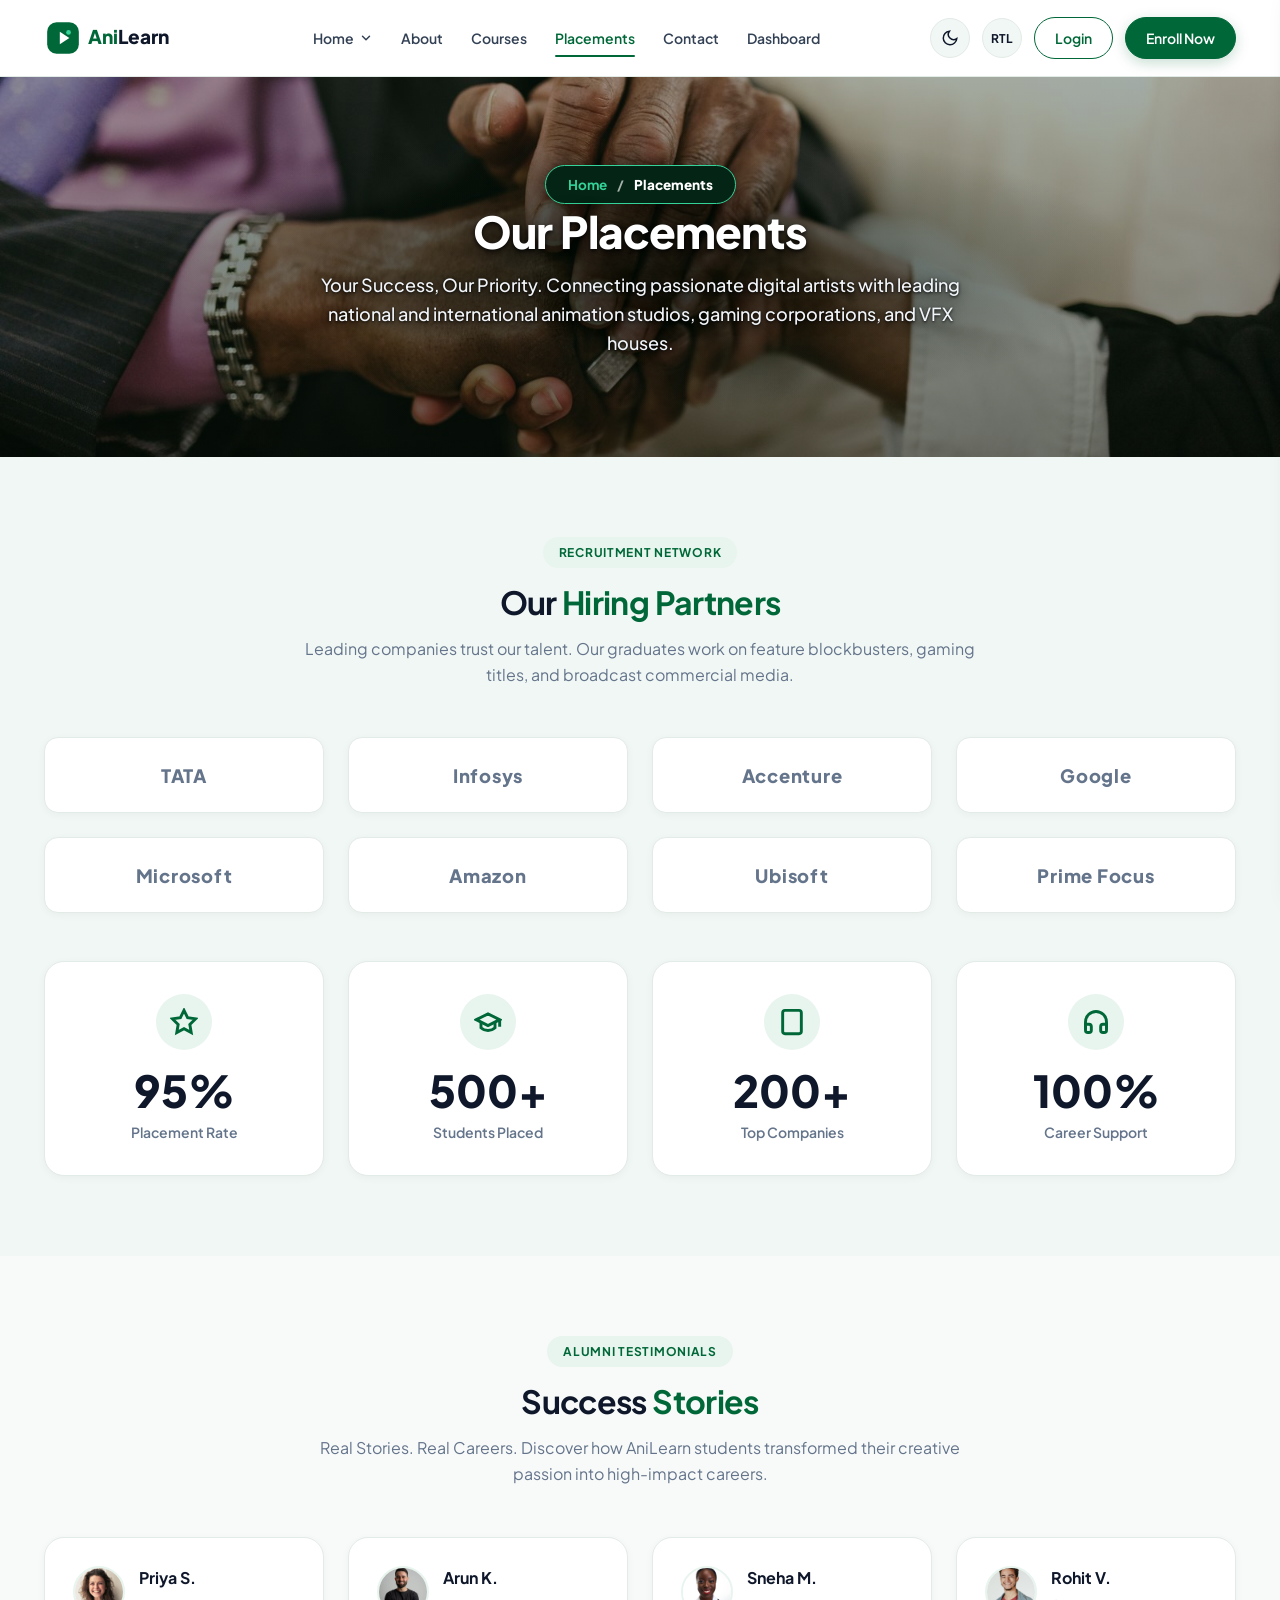
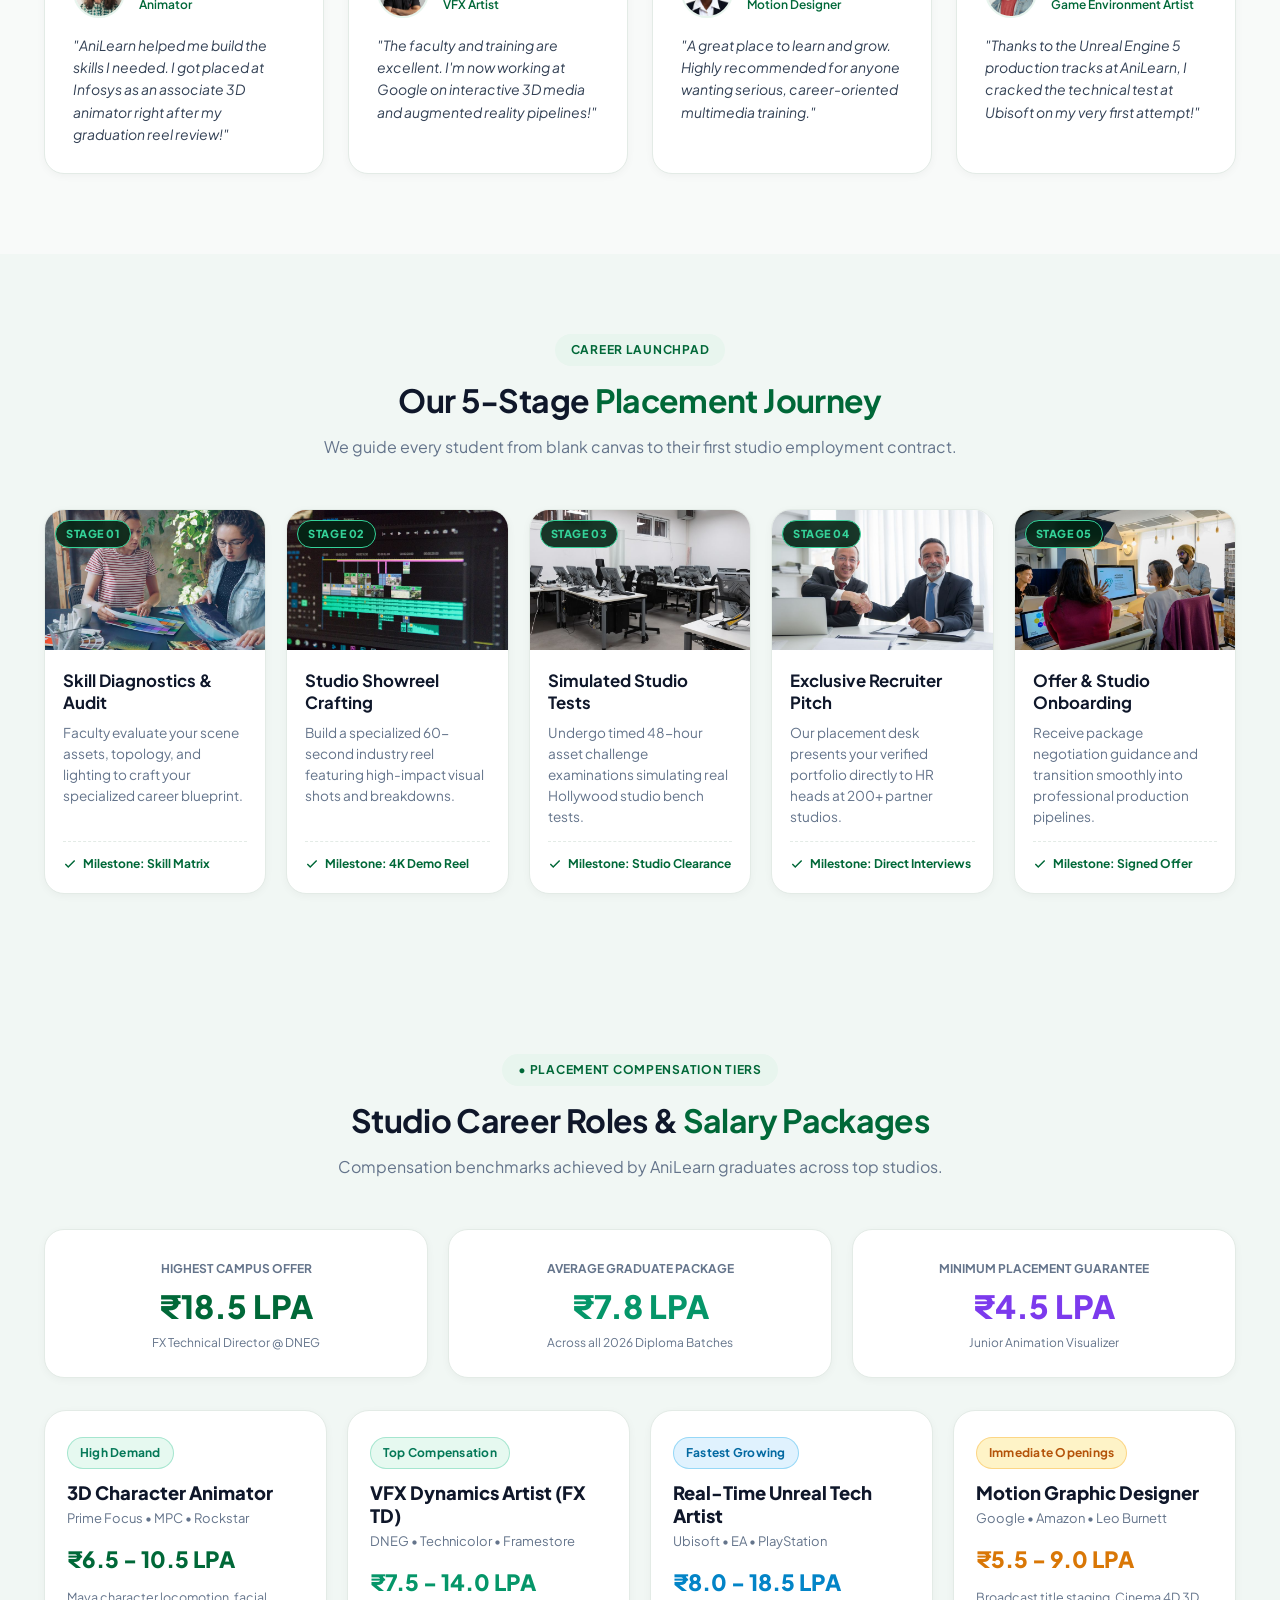
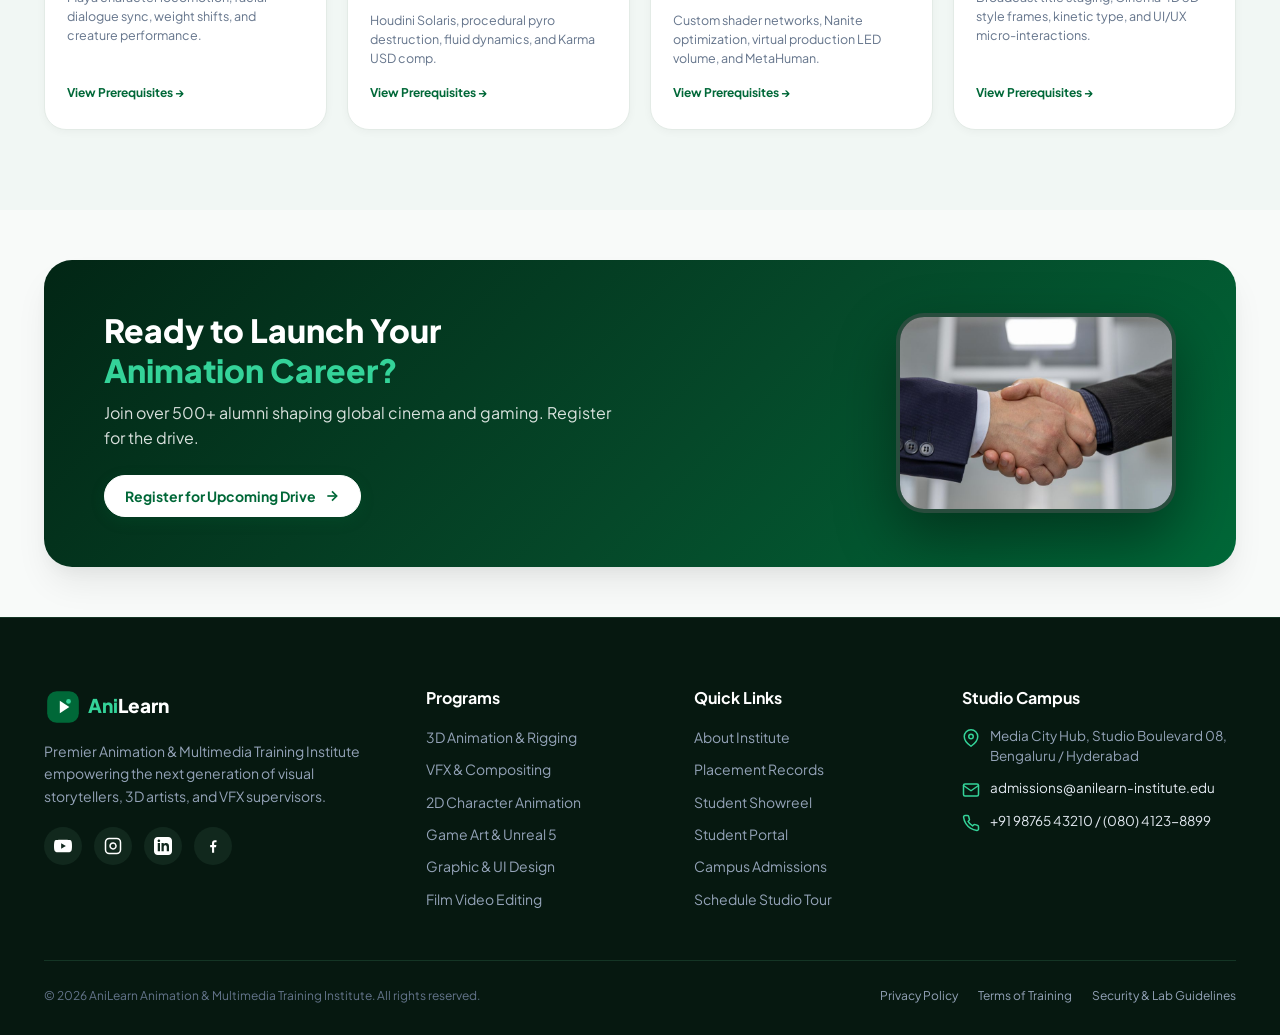
==== placements.html @ 41a436e0 "first commit" ====
<!DOCTYPE html>
<html lang="en" data-theme="light" dir="ltr">
<head>
  <meta charset="UTF-8">
  <meta name="viewport" content="width=device-width, initial-scale=1.0">
  <meta name="description" content="AniLearn Placements - Over 95% placement record with 500+ students placed across 200+ top companies including Google, Microsoft, Infosys, and TATA.">
  <title>Our Placements | AniLearn Animation &amp; Multimedia Training Institute</title>
  <link rel="icon" type="image/svg+xml" href="data:image/svg+xml,%3Csvg xmlns=%27http://www.w3.org/2000/svg%27 viewBox=%270 0 48 48%27%3E%3Crect width=%2748%27 height=%2748%27 rx=%2714%27 fill=%27%23006838%27/%3E%3Cpath d=%27M18 14L33 24L18 34V14Z%27 fill=%27%23fff%27/%3E%3Ccircle cx=%2733%27 cy=%2715%27 r=%274%27 fill=%27%2334D399%27/%3E%3C/svg%3E">

  
  <!-- Google Fonts: Plus Jakarta Sans -->
  <link rel="preconnect" href="https://fonts.googleapis.com">
  <link rel="preconnect" href="https://fonts.gstatic.com" crossorigin>
  <link href="https://fonts.googleapis.com/css2?family=Plus+Jakarta+Sans:ital,wght@0,300;0,400;0,500;0,600;0,700;0,800;1,400;1,600&display=swap" rel="stylesheet">
  
  <!-- Stylesheets -->
  <link rel="stylesheet" href="assets/css/style.css">
  <link rel="stylesheet" href="assets/css/responsive.css">
</head>
<body>

  <!-- Shared Desktop & Mobile Navigation Header -->
  <header class="navbar-wrapper">
    <div class="container">
      <nav class="navbar" aria-label="Main Navigation">
        <!-- Brand Logo -->
        <a href="index.html" class="navbar-brand" aria-label="AniLearn Home">
          <svg viewBox="0 0 200 48" fill="none" xmlns="http://www.w3.org/2000/svg">
            <g transform="translate(4, 4)">
              <rect width="40" height="40" rx="12" fill="#006838"/>
              <path d="M16 12L28 20L16 28V12Z" fill="#FFFFFF"/>
              <circle cx="27" cy="13" r="3" fill="#34D399"/>
            </g>
            <text x="56" y="32" font-family="'Plus Jakarta Sans', sans-serif" font-size="24" font-weight="800">
              <tspan fill="#006838">Ani</tspan><tspan fill="currentColor">Learn</tspan>
            </text>
          </svg>
        </a>

        <!-- Desktop Navigation Links (Strict Order) -->
        <ul class="nav-links">
          <!-- 1. Home with Dropdown -->
          <li class="nav-item dropdown">
            <a href="index.html" class="nav-link dropdown-toggle" aria-haspopup="true" aria-expanded="false">
              Home
              <svg width="14" height="14" viewBox="0 0 24 24" fill="none" stroke="currentColor" stroke-width="2.5" stroke-linecap="round" stroke-linejoin="round" class="arrow-icon"><polyline points="6 9 12 15 18 9"></polyline></svg>
            </a>
            <div class="dropdown-menu">
              <a href="index.html" class="dropdown-item">
                <span>Home 1 (Creative Showcase)</span>
                <span class="dropdown-badge">Live</span>
              </a>
              <a href="home-2.html" class="dropdown-item">
                <span>Home 2 (Studio Immersion)</span>
                <span class="dropdown-badge">New</span>
              </a>
            </div>
          </li>
          <!-- 2. About (Immediately after Home) -->
          <li class="nav-item">
            <a href="about.html" class="nav-link">About</a>
          </li>
          <!-- 3. Courses -->
          <li class="nav-item">
            <a href="courses.html" class="nav-link">Courses</a>
          </li>
          <!-- 4. Placements (Active) -->
          <li class="nav-item">
            <a href="placements.html" class="nav-link active">Placements</a>
          </li>
          <!-- 6. Contact (Before Dashboard) -->
          <li class="nav-item">
            <a href="contact.html" class="nav-link">Contact</a>
          </li>
          <!-- 7. Dashboard -->
          <li class="nav-item">
            <a href="dashboard.html" class="nav-link">Dashboard</a>
          </li>
        </ul>

        <!-- Navbar Action Controls -->
        <div class="navbar-actions">
          <!-- Theme Toggle Button -->
          <button type="button" class="btn-icon-control theme-toggle-btn" aria-label="Toggle Light and Dark Mode" title="Toggle Theme">
            <svg class="icon-moon" width="18" height="18" viewBox="0 0 24 24" fill="none" stroke="currentColor" stroke-width="2"><path d="M21 12.79A9 9 0 1 1 11.21 3 7 7 0 0 0 21 12.79z"></path></svg>
            <svg class="icon-sun" width="18" height="18" viewBox="0 0 24 24" fill="none" stroke="currentColor" stroke-width="2" style="display:none;"><circle cx="12" cy="12" r="5"></circle><line x1="12" y1="1" x2="12" y2="3"></line><line x1="12" y1="21" x2="12" y2="23"></line><line x1="4.22" y1="4.22" x2="5.64" y2="5.64"></line><line x1="18.36" y1="18.36" x2="19.78" y2="19.78"></line><line x1="1" y1="12" x2="3" y2="12"></line><line x1="21" y1="12" x2="23" y2="12"></line><line x1="4.22" y1="19.78" x2="5.64" y2="18.36"></line><line x1="18.36" y1="5.64" x2="19.78" y2="4.22"></line></svg>
          </button>

          <!-- RTL Direction Toggle Button -->
          <button type="button" class="btn-icon-control direction-toggle-btn" aria-label="Toggle Text Direction" title="Toggle RTL/LTR">
            <span class="dir-label" style="font-size:12px; font-weight:700;">RTL</span>
          </button>

          <!-- Login Button (Strict Dimensions: 42px height) -->
          <a href="login.html" class="btn-nav btn-nav-outline">Login</a>

          <!-- Primary CTA Button (Strict Dimensions: 42px height) -->
          <a href="courses.html" class="btn-nav btn-nav-primary">Enroll Now</a>

          <!-- Tablet & Mobile Hamburger Toggle Button -->
          <button type="button" class="hamburger-btn" aria-label="Open Navigation Menu" aria-expanded="false">
            <span></span>
            <span></span>
            <span></span>
          </button>
        </div>
      </nav>
    </div>
  </header>

  <!-- Tablet & Mobile Navigation Drawer Menu -->
  <div class="mobile-drawer-overlay"></div>
  <aside class="mobile-drawer" aria-label="Mobile Navigation">
    <div class="mobile-drawer-header">
      <a href="index.html" class="navbar-brand">
        <svg viewBox="0 0 200 48" fill="none" xmlns="http://www.w3.org/2000/svg" style="height:32px;">
          <g transform="translate(4, 4)">
            <rect width="40" height="40" rx="12" fill="#006838"/>
            <path d="M16 12L28 20L16 28V12Z" fill="#FFFFFF"/>
          </g>
          <text x="56" y="32" font-family="'Plus Jakarta Sans', sans-serif" font-size="24" font-weight="800">
            <tspan fill="#006838">Ani</tspan><tspan fill="currentColor">Learn</tspan>
          </text>
        </svg>
      </a>
      <button type="button" class="mobile-drawer-close btn-icon-control" aria-label="Close Navigation">
        <svg width="20" height="20" viewBox="0 0 24 24" fill="none" stroke="currentColor" stroke-width="2"><line x1="18" y1="6" x2="6" y2="18"></line><line x1="6" y1="6" x2="18" y2="18"></line></svg>
      </button>
    </div>

    <div class="mobile-nav-links">
      <div class="mobile-nav-item">
        <a href="javascript:void(0)" class="mobile-nav-link mobile-dropdown-toggle has-dropdown">
          <span>Home</span>
          <svg width="14" height="14" viewBox="0 0 24 24" fill="none" stroke="currentColor" stroke-width="2" class="arrow-icon"><polyline points="6 9 12 15 18 9"></polyline></svg>
        </a>
        <div class="mobile-submenu">
          <a href="index.html">Home 1 (Creative Showcase)</a>
          <a href="home-2.html">Home 2 (Studio Immersion)</a>
        </div>
      </div>
      <div class="mobile-nav-item">
        <a href="about.html" class="mobile-nav-link">About</a>
      </div>
      <div class="mobile-nav-item">
        <a href="courses.html" class="mobile-nav-link">Courses</a>
      </div>
      <div class="mobile-nav-item">
        <a href="placements.html" class="mobile-nav-link active">Placements</a>
      </div>
      <div class="mobile-nav-item">
        <a href="contact.html" class="mobile-nav-link">Contact</a>
      </div>
      <div class="mobile-nav-item">
        <a href="dashboard.html" class="mobile-nav-link">Dashboard</a>
      </div>
    </div>

    <div class="mobile-drawer-controls">
      <div class="mobile-control-icons"><button type="button" class="btn-icon-control theme-toggle-btn" aria-label="Toggle Theme">
          <svg class="icon-moon" width="18" height="18" viewBox="0 0 24 24" fill="none" stroke="currentColor" stroke-width="2"><path d="M21 12.79A9 9 0 1 1 11.21 3 7 7 0 0 0 21 12.79z"></path></svg>
          <svg class="icon-sun" width="18" height="18" viewBox="0 0 24 24" fill="none" stroke="currentColor" stroke-width="2" style="display:none;"><circle cx="12" cy="12" r="5"></circle><line x1="12" y1="1" x2="12" y2="3"></line><line x1="12" y1="21" x2="12" y2="23"></line><line x1="4.22" y1="4.22" x2="5.64" y2="5.64"></line><line x1="18.36" y1="18.36" x2="19.78" y2="19.78"></line><line x1="1" y1="12" x2="3" y2="12"></line><line x1="21" y1="12" x2="23" y2="12"></line><line x1="4.22" y1="19.78" x2="5.64" y2="18.36"></line><line x1="18.36" y1="5.64" x2="19.78" y2="4.22"></line></svg>
        </button>
        <button type="button" class="btn-icon-control direction-toggle-btn" aria-label="Toggle Direction">
          <span class="dir-label" style="font-size:12px; font-weight:700;">RTL</span>
        </button>
      </div>
      <div class="mobile-action-buttons">
        <a href="login.html" class="btn-nav btn-nav-outline" style="width:100%;">Login</a>
        <a href="courses.html" class="btn-nav btn-nav-primary" style="width:100%;">Enroll Now</a>
      </div>
    </div>
  </aside>

  <!-- MAIN CONTENT CONTAINER (EXACTLY 6 SECTIONS) -->
  <main id="main-content">

    <!-- =========================================================================
         SECTION 1: STANDARD PAGE HERO (Strict Standard Height: 380px)
         ========================================================================= -->
    <section class="page-hero" style="background-image: url('assets/images/pexels-photo-8069428.jpeg');" aria-label="Placements Hero">
      <div class="container">
        <div class="page-hero-content">
          <div class="page-breadcrumbs">
            <a href="index.html">Home</a>
            <span>/</span>
            <span class="current">Placements</span>
          </div>
          <h1 class="page-hero-title">Our Placements</h1>
          <p class="page-hero-subtitle">Your Success, Our Priority. Connecting passionate digital artists with leading national and international animation studios, gaming corporations, and VFX houses.</p>
        </div>
      </div>
    </section>

    <!-- =========================================================================
         SECTION 3: OUR HIRING PARTNERS (Direct Reference Layout)
         ========================================================================= -->
    <section class="section section-bg-alt" aria-label="Our Hiring Partners">
      <div class="container">
        <div class="section-header">
          <div class="section-tag">Recruitment Network</div>
          <h2 class="section-title">Our <span style="color: var(--primary);">Hiring Partners</span></h2>
          <p class="section-subtitle">Leading companies trust our talent. Our graduates work on feature blockbusters, gaming titles, and broadcast commercial media.</p>
        </div>

        <div class="partners-grid" style="grid-template-columns: repeat(4, 1fr); gap: 24px;">
          <div class="partner-logo-card">
            <span class="partner-name">TATA</span>
          </div>
          <div class="partner-logo-card">
            <span class="partner-name">Infosys</span>
          </div>
          <div class="partner-logo-card">
            <span class="partner-name">Accenture</span>
          </div>
          <div class="partner-logo-card">
            <span class="partner-name">Google</span>
          </div>
          <div class="partner-logo-card">
            <span class="partner-name">Microsoft</span>
          </div>
          <div class="partner-logo-card">
            <span class="partner-name">Amazon</span>
          </div>
          <div class="partner-logo-card">
            <span class="partner-name">Ubisoft</span>
          </div>
          <div class="partner-logo-card">
            <span class="partner-name">Prime Focus</span>
          </div>
        </div>

        <div style="margin-top:48px;">
<div class="cards-grid-4">
          <!-- Card 1: 95% Placement Rate -->
          <div class="stat-card">
            <div class="stat-icon">
              <svg width="28" height="28" viewBox="0 0 24 24" fill="none" stroke="currentColor" stroke-width="2.5"><polygon points="12 2 15.09 8.26 22 9.27 17 14.14 18.18 21.02 12 17.77 5.82 21.02 7 14.14 2 9.27 8.91 8.26 12 2"></polygon></svg>
            </div>
            <div class="stat-number">95%</div>
            <div class="stat-label">Placement Rate</div>
          </div>

          <!-- Card 2: 500+ Students Placed -->
          <div class="stat-card">
            <div class="stat-icon">
              <svg width="28" height="28" viewBox="0 0 24 24" fill="none" stroke="currentColor" stroke-width="2.5"><path d="M22 10v6M2 10l10-5 10 5-10 5z"></path><path d="M6 12v5c3 3 9 3 12 0v-5"></path></svg>
            </div>
            <div class="stat-number">500+</div>
            <div class="stat-label">Students Placed</div>
          </div>

          <!-- Card 3: 200+ Top Companies -->
          <div class="stat-card">
            <div class="stat-icon">
              <svg width="28" height="28" viewBox="0 0 24 24" fill="none" stroke="currentColor" stroke-width="2.5"><rect x="4" y="2" width="16" height="20" rx="2" ry="2"></rect><line x1="9" y1="22" x2="9" y2="22.01"></line><line x1="15" y1="22" x2="15" y2="22.01"></line><line x1="9" y1="18" x2="9" y2="18.01"></line><line x1="15" y1="18" x2="15" y2="18.01"></line><line x1="9" y1="14" x2="9" y2="14.01"></line><line x1="15" y1="14" x2="15" y2="14.01"></line><line x1="9" y1="10" x2="9" y2="10.01"></line><line x1="15" y1="10" x2="15" y2="10.01"></line><line x1="9" y1="6" x2="9" y2="6.01"></line><line x1="15" y1="6" x2="15" y2="6.01"></line></svg>
            </div>
            <div class="stat-number">200+</div>
            <div class="stat-label">Top Companies</div>
          </div>

          <!-- Card 4: 100% Career Support -->
          <div class="stat-card">
            <div class="stat-icon">
              <svg width="28" height="28" viewBox="0 0 24 24" fill="none" stroke="currentColor" stroke-width="2.5"><path d="M3 18v-6a9 9 0 0 1 18 0v6"></path><path d="M21 19a2 2 0 0 1-2 2h-1a2 2 0 0 1-2-2v-3a2 2 0 0 1 2-2h3zM3 19a2 2 0 0 0 2 2h1a2 2 0 0 0 2-2v-3a2 2 0 0 0-2-2H3z"></path></svg>
            </div>
            <div class="stat-number">100%</div>
            <div class="stat-label">Career Support</div>
          </div>
        </div>
        </div>
      </div>
    </section>

    <!-- =========================================================================
         SECTION 4: SUCCESS STORIES (Direct Reference Layout)
         ========================================================================= -->
    <section class="section" aria-label="Success Stories">
      <div class="container">
        <div class="section-header">
          <div class="section-tag">Alumni Testimonials</div>
          <h2 class="section-title">Success <span style="color: var(--primary);">Stories</span></h2>
          <p class="section-subtitle">Real Stories. Real Careers. Discover how AniLearn students transformed their creative passion into high-impact careers.</p>
        </div>

        <div class="cards-grid-4">
          <!-- Story 1: Priya S. -->
          <div class="testimonial-card">
            <div class="testimonial-header">
              <div class="testimonial-avatar">
                <img src="assets/images/pexels-photo-39513498.jpeg" alt="Priya S.">
              </div>
              <div class="testimonial-author">
                <h4>Priya S.</h4>
                <span>Animator</span>
              </div>
            </div>
            <p class="testimonial-text">"AniLearn helped me build the skills I needed. I got placed at Infosys as an associate 3D animator right after my graduation reel review!"</p>
          </div>

          <!-- Story 2: Arun K. -->
          <div class="testimonial-card">
            <div class="testimonial-header">
              <div class="testimonial-avatar">
                <img src="assets/images/pexels-photo-30767572.jpeg" alt="Arun K.">
              </div>
              <div class="testimonial-author">
                <h4>Arun K.</h4>
                <span>VFX Artist</span>
              </div>
            </div>
            <p class="testimonial-text">"The faculty and training are excellent. I'm now working at Google on interactive 3D media and augmented reality pipelines!"</p>
          </div>

          <!-- Story 3: Sneha M. -->
          <div class="testimonial-card">
            <div class="testimonial-header">
              <div class="testimonial-avatar">
                <img src="assets/images/pexels-photo-29852895.jpeg" alt="Sneha M.">
              </div>
              <div class="testimonial-author">
                <h4>Sneha M.</h4>
                <span>Motion Designer</span>
              </div>
            </div>
            <p class="testimonial-text">"A great place to learn and grow. Highly recommended for anyone wanting serious, career-oriented multimedia training."</p>
          </div>

          <!-- Story 4: Rohit V. -->
          <div class="testimonial-card">
            <div class="testimonial-header">
              <div class="testimonial-avatar">
                <img src="assets/images/pexels-photo-19456424.jpeg" alt="Rohit V.">
              </div>
              <div class="testimonial-author">
                <h4>Rohit V.</h4>
                <span>Game Environment Artist</span>
              </div>
            </div>
            <p class="testimonial-text">"Thanks to the Unreal Engine 5 production tracks at AniLearn, I cracked the technical test at Ubisoft on my very first attempt!"</p>
          </div>
        </div>
      </div>
    </section>

    <!-- =========================================================================
         SECTION 5: CAREER LAUNCHPAD PROCESS (Visual 5-Stage Journey With Images)
         ========================================================================= -->
    <section class="section section-bg-alt" aria-label="Placement Assistance Process">
      <div class="container">
        <div class="section-header">
          <div class="section-tag">Career Launchpad</div>
          <h2 class="section-title">Our 5-Stage <span style="color: var(--primary);">Placement Journey</span></h2>
          <p class="section-subtitle">We guide every student from blank canvas to their first studio employment contract.</p>
        </div>

        <div class="placement-journey-grid">
          <!-- Stage 1 -->
          <div class="journey-stage-card">
            <div class="journey-stage-thumb">
              <img src="assets/images/pexels-photo-36765631.jpeg" alt="Portfolio Diagnostics">
              <span class="journey-step-badge">Stage 01</span>
            </div>
            <div class="journey-stage-body">
              <h4>Skill Diagnostics &amp; Audit</h4>
              <p>Faculty evaluate your scene assets, topology, and lighting to craft your specialized career blueprint.</p>
              <div class="journey-stage-footer">
                <svg width="14" height="14" viewBox="0 0 24 24" fill="none" stroke="currentColor" stroke-width="2.5"><polyline points="20 6 9 17 4 12"></polyline></svg>
                <span>Milestone: Skill Matrix</span>
              </div>
            </div>
          </div>

          <!-- Stage 2 -->
          <div class="journey-stage-card">
            <div class="journey-stage-thumb">
              <img src="assets/images/pexels-photo-1188751.jpeg" alt="Showreel Crafting">
              <span class="journey-step-badge">Stage 02</span>
            </div>
            <div class="journey-stage-body">
              <h4>Studio Showreel Crafting</h4>
              <p>Build a specialized 60-second industry reel featuring high-impact visual shots and breakdowns.</p>
              <div class="journey-stage-footer">
                <svg width="14" height="14" viewBox="0 0 24 24" fill="none" stroke="currentColor" stroke-width="2.5"><polyline points="20 6 9 17 4 12"></polyline></svg>
                <span>Milestone: 4K Demo Reel</span>
              </div>
            </div>
          </div>

          <!-- Stage 3 -->
          <div class="journey-stage-card">
            <div class="journey-stage-thumb">
              <img src="assets/images/pexels-photo-39178037.jpeg" alt="Simulated Studio Tests">
              <span class="journey-step-badge">Stage 03</span>
            </div>
            <div class="journey-stage-body">
              <h4>Simulated Studio Tests</h4>
              <p>Undergo timed 48-hour asset challenge examinations simulating real Hollywood studio bench tests.</p>
              <div class="journey-stage-footer">
                <svg width="14" height="14" viewBox="0 0 24 24" fill="none" stroke="currentColor" stroke-width="2.5"><polyline points="20 6 9 17 4 12"></polyline></svg>
                <span>Milestone: Studio Clearance</span>
              </div>
            </div>
          </div>

          <!-- Stage 4 -->
          <div class="journey-stage-card">
            <div class="journey-stage-thumb">
              <img src="assets/images/pexels-photo-8428059.jpeg" alt="Direct Studio Pitching">
              <span class="journey-step-badge">Stage 04</span>
            </div>
            <div class="journey-stage-body">
              <h4>Exclusive Recruiter Pitch</h4>
              <p>Our placement desk presents your verified portfolio directly to HR heads at 200+ partner studios.</p>
              <div class="journey-stage-footer">
                <svg width="14" height="14" viewBox="0 0 24 24" fill="none" stroke="currentColor" stroke-width="2.5"><polyline points="20 6 9 17 4 12"></polyline></svg>
                <span>Milestone: Direct Interviews</span>
              </div>
            </div>
          </div>

          <!-- Stage 5 -->
          <div class="journey-stage-card">
            <div class="journey-stage-thumb">
              <img src="assets/images/pexels-photo-4623169.jpeg" alt="Contract Onboarding">
              <span class="journey-step-badge">Stage 05</span>
            </div>
            <div class="journey-stage-body">
              <h4>Offer &amp; Studio Onboarding</h4>
              <p>Receive package negotiation guidance and transition smoothly into professional production pipelines.</p>
              <div class="journey-stage-footer">
                <svg width="14" height="14" viewBox="0 0 24 24" fill="none" stroke="currentColor" stroke-width="2.5"><polyline points="20 6 9 17 4 12"></polyline></svg>
                <span>Milestone: Signed Offer</span>
              </div>
            </div>
          </div>
        </div>
      </div>
    </section>

    <!-- =========================================================================
         SECTION 6: STUDIO CAREER ROLES & COMPENSATION MATRIX (Added per User Request)
         ========================================================================= -->
    <section class="section section-bg-alt" aria-label="Studio Roles and Compensation Matrix">
      <div class="container">
        <div class="section-header">
          <div class="section-tag">&#8226; Placement Compensation Tiers</div>
          <h2 class="section-title">Studio Career Roles &amp; <span style="color: var(--primary);">Salary Packages</span></h2>
          <p class="section-subtitle">Compensation benchmarks achieved by AniLearn graduates across top studios.</p>
        </div>

        <!-- 3 KPI Cards -->
        <div class="placement-kpi-bar">
          <div class="placement-kpi-card">
            <span style="font-size:12px; font-weight:700; color:var(--text-muted); text-transform:uppercase;">Highest Campus Offer</span>
            <h3 style="font-size:2rem; font-weight:800; color:var(--primary); margin:6px 0 2px 0;">&#8377;18.5 LPA</h3>
            <span style="font-size:12px; color:var(--text-muted);">FX Technical Director @ DNEG</span>
          </div>

          <div class="placement-kpi-card">
            <span style="font-size:12px; font-weight:700; color:var(--text-muted); text-transform:uppercase;">Average Graduate Package</span>
            <h3 style="font-size:2rem; font-weight:800; color:#059669; margin:6px 0 2px 0;">&#8377;7.8 LPA</h3>
            <span style="font-size:12px; color:var(--text-muted);">Across all 2026 Diploma Batches</span>
          </div>

          <div class="placement-kpi-card">
            <span style="font-size:12px; font-weight:700; color:var(--text-muted); text-transform:uppercase;">Minimum Placement Guarantee</span>
            <h3 style="font-size:2rem; font-weight:800; color:#7c3aed; margin:6px 0 2px 0;">&#8377;4.5 LPA</h3>
            <span style="font-size:12px; color:var(--text-muted);">Junior Animation Visualizer</span>
          </div>
        </div>

        <!-- 4 Role Cards Grid -->
        <div class="placement-roles-grid">
          <!-- Role 1 -->
          <div class="placement-role-card">
            <div>
              <span class="badge-status badge-submitted" style="margin-bottom:12px;">High Demand</span>
              <h4 style="font-size:1.15rem; font-weight:800; margin-bottom:4px;">3D Character Animator</h4>
              <p style="font-size:13px; color:var(--text-muted); margin-bottom:14px;">Prime Focus &#8226; MPC &#8226; Rockstar</p>
              <div style="font-size:1.4rem; font-weight:800; color:var(--primary); margin-bottom:10px;">&#8377;6.5 - 10.5 LPA</div>
              <p style="font-size:12.5px; color:var(--text-muted); line-height:1.5;">Maya character locomotion, facial dialogue sync, weight shifts, and creature performance.</p>
            </div>
            <a href="contact.html" class="dash-view-all" style="font-size:12px;">View Prerequisites &rarr;</a>
          </div>

          <!-- Role 2 -->
          <div class="placement-role-card">
            <div>
              <span class="badge-status badge-paid" style="margin-bottom:12px;">Top Compensation</span>
              <h4 style="font-size:1.15rem; font-weight:800; margin-bottom:4px;">VFX Dynamics Artist (FX TD)</h4>
              <p style="font-size:13px; color:var(--text-muted); margin-bottom:14px;">DNEG &#8226; Technicolor &#8226; Framestore</p>
              <div style="font-size:1.4rem; font-weight:800; color:#059669; margin-bottom:10px;">&#8377;7.5 - 14.0 LPA</div>
              <p style="font-size:12.5px; color:var(--text-muted); line-height:1.5;">Houdini Solaris, procedural pyro destruction, fluid dynamics, and Karma USD comp.</p>
            </div>
            <a href="contact.html" class="dash-view-all" style="font-size:12px;">View Prerequisites &rarr;</a>
          </div>

          <!-- Role 3 -->
          <div class="placement-role-card">
            <div>
              <span class="badge-status badge-progress" style="margin-bottom:12px;">Fastest Growing</span>
              <h4 style="font-size:1.15rem; font-weight:800; margin-bottom:4px;">Real-Time Unreal Tech Artist</h4>
              <p style="font-size:13px; color:var(--text-muted); margin-bottom:14px;">Ubisoft &#8226; EA &#8226; PlayStation</p>
              <div style="font-size:1.4rem; font-weight:800; color:#0284c7; margin-bottom:10px;">&#8377;8.0 - 18.5 LPA</div>
              <p style="font-size:12.5px; color:var(--text-muted); line-height:1.5;">Custom shader networks, Nanite optimization, virtual production LED volume, and MetaHuman.</p>
            </div>
            <a href="contact.html" class="dash-view-all" style="font-size:12px;">View Prerequisites &rarr;</a>
          </div>

          <!-- Role 4 -->
          <div class="placement-role-card">
            <div>
              <span class="badge-status badge-review" style="margin-bottom:12px;">Immediate Openings</span>
              <h4 style="font-size:1.15rem; font-weight:800; margin-bottom:4px;">Motion Graphic Designer</h4>
              <p style="font-size:13px; color:var(--text-muted); margin-bottom:14px;">Google &#8226; Amazon &#8226; Leo Burnett</p>
              <div style="font-size:1.4rem; font-weight:800; color:#d97706; margin-bottom:10px;">&#8377;5.5 - 9.0 LPA</div>
              <p style="font-size:12.5px; color:var(--text-muted); line-height:1.5;">Broadcast title staging, Cinema 4D 3D style frames, kinetic type, and UI/UX micro-interactions.</p>
            </div>
            <a href="contact.html" class="dash-view-all" style="font-size:12px;">View Prerequisites &rarr;</a>
          </div>
        </div>
      </div>
    </section>

    <!-- =========================================================================
         SECTION 7: PLACEMENT DRIVE REGISTRATION CTA BANNER
         ========================================================================= -->
    <section class="section-sm" aria-label="Placement Registration Call to Action">
      <div class="container">
        <div class="cta-banner-curved">
          <div class="cta-banner-content">
            <h2>Ready to Launch Your<br><span style="color: #34d399;">Animation Career?</span></h2>
            <p>Join over 500+ alumni shaping global cinema and gaming. Register for the drive.</p>
            <div style="margin-top: 24px;">
              <a href="contact.html" class="btn-pill btn-primary" style="background:#ffffff; color:var(--primary); border-color:#ffffff; font-weight:700;">
                <span>Register for Upcoming Drive</span>
                <svg width="16" height="16" viewBox="0 0 24 24" fill="none" stroke="currentColor" stroke-width="2.5" class="arrow-icon"><line x1="5" y1="12" x2="19" y2="12"></line><polyline points="12 5 19 12 12 19"></polyline></svg>
              </a>
            </div>
          </div>
          <div class="hero-student-card" style="width:280px; height:200px; flex-shrink:0;">
            <img src="assets/images/pexels-photo-33175648.jpeg" alt="Placement Success Handshake" style="height:100%; object-fit:cover;">
          </div>
        </div>
      </div>
    </section>

  </main>

  <!-- Shared Public Footer -->
  <footer class="footer" role="contentinfo">
    <div class="container">
      <div class="footer-top">
        <div class="footer-brand">
          <svg viewBox="0 0 200 48" fill="none" xmlns="http://www.w3.org/2000/svg" style="height:38px; margin-bottom:14px;">
            <g transform="translate(4, 4)">
              <rect width="40" height="40" rx="12" fill="#006838"/>
              <path d="M16 12L28 20L16 28V12Z" fill="#FFFFFF"/>
              <circle cx="27" cy="13" r="3" fill="#34D399"/>
            </g>
            <text x="56" y="32" font-family="'Plus Jakarta Sans', sans-serif" font-size="24" font-weight="800">
              <tspan fill="#34D399">Ani</tspan><tspan fill="#FFFFFF">Learn</tspan>
            </text>
          </svg>
          <p>Premier Animation &amp; Multimedia Training Institute empowering the next generation of visual storytellers, 3D artists, and VFX supervisors.</p>
          <div class="footer-socials">
            <a href="javascript:void(0)" class="social-link" aria-label="YouTube"><svg width="18" height="18" viewBox="0 0 24 24" fill="currentColor"><path d="M23.498 6.186a3.016 3.016 0 0 0-2.122-2.136C19.505 3.545 12 3.545 12 3.545s-7.505 0-9.377.505A3.017 3.017 0 0 0 .502 6.186C0 8.07 0 12 0 12s0 3.93.502 5.814a3.016 3.016 0 0 0 2.122 2.136c1.871.505 9.376.505 9.376.505s7.505 0 9.377-.505a3.015 3.015 0 0 0 2.122-2.136C24 15.93 24 12 24 12s0-3.93-.502-5.814zM9.545 15.568V8.432L15.818 12l-6.273 3.568z"/></svg></a>
            <a href="javascript:void(0)" class="social-link" aria-label="Instagram"><svg width="18" height="18" viewBox="0 0 24 24" fill="none" stroke="currentColor" stroke-width="2"><rect x="2" y="2" width="20" height="20" rx="5" ry="5"></rect><path d="M16 11.37A4 4 0 1 1 12.63 8 4 4 0 0 1 16 11.37z"></path><line x1="17.5" y1="6.5" x2="17.51" y2="6.5"></line></svg></a>
            <a href="javascript:void(0)" class="social-link" aria-label="LinkedIn"><svg width="18" height="18" viewBox="0 0 24 24" fill="currentColor"><path d="M19 0h-14c-2.761 0-5 2.239-5 5v14c0 2.761 2.239 5 5 5h14c2.762 0 5-2.239 5-5v-14c0-2.761-2.238-5-5-5zm-11 19h-3v-11h3v11zm-1.5-12.268c-.966 0-1.75-.79-1.75-1.764s.784-1.764 1.75-1.764 1.75.79 1.75 1.764-.783 1.764-1.75 1.764zm13.5 12.268h-3v-5.604c0-3.368-4-3.113-4 0v5.604h-3v-11h3v1.765c1.396-2.586 7-2.777 7 2.476v6.759z"/></svg></a>
            <a href="javascript:void(0)" class="social-link" aria-label="Facebook"><svg width="18" height="18" viewBox="0 0 24 24" fill="currentColor"><path d="M13.5 21v-7.5h2.5l.5-3h-3V8.6c0-.9.3-1.6 1.6-1.6H16.700V4.300C16.400 4.300 15.500 4.200 14.500 4.200c-2.300 0-3.800 1.400-3.800 3.900v2.400H8.200v3h2.500V21h2.800z"/></svg></a>
          </div>
        </div>

        <div class="footer-col">
          <h4>Programs</h4>
          <div class="footer-links">
            <a href="courses.html">3D Animation &amp; Rigging</a>
            <a href="courses.html">VFX &amp; Compositing</a>
            <a href="courses.html">2D Character Animation</a>
            <a href="courses.html">Game Art &amp; Unreal 5</a>
            <a href="courses.html">Graphic &amp; UI Design</a>
            <a href="courses.html">Film Video Editing</a>
          </div>
        </div>

        <div class="footer-col">
          <h4>Quick Links</h4>
          <div class="footer-links">
            <a href="about.html">About Institute</a>
            <a href="placements.html">Placement Records</a>
            <a href="index.html#showreel">Student Showreel</a>
            <a href="dashboard.html">Student Portal</a>
            <a href="contact.html">Campus Admissions</a>
            <a href="contact.html">Schedule Studio Tour</a>
          </div>
        </div>

        <div class="footer-col">
          <h4>Studio Campus</h4>
          <ul class="footer-contact-list">
            <li>
              <svg width="18" height="18" viewBox="0 0 24 24" fill="none" stroke="currentColor" stroke-width="2" stroke-linecap="round" stroke-linejoin="round" aria-hidden="true"><path d="M21 10c0 7-9 13-9 13s-9-6-9-13a9 9 0 0 1 18 0z"></path><circle cx="12" cy="10" r="3"></circle></svg>
              <span>Media City Hub, Studio Boulevard 08, Bengaluru / Hyderabad</span>
            </li>
            <li>
              <svg width="18" height="18" viewBox="0 0 24 24" fill="none" stroke="currentColor" stroke-width="2" stroke-linecap="round" stroke-linejoin="round" aria-hidden="true"><path d="M4 4h16c1.1 0 2 .9 2 2v12c0 1.1-.9 2-2 2H4c-1.1 0-2-.9-2-2V6c0-1.1.9-2 2-2z"></path><polyline points="22,6 12,13 2,6"></polyline></svg>
              <a href="mailto:admissions@anilearn-institute.edu">admissions@anilearn-institute.edu</a>
            </li>
            <li>
              <svg width="18" height="18" viewBox="0 0 24 24" fill="none" stroke="currentColor" stroke-width="2" stroke-linecap="round" stroke-linejoin="round" aria-hidden="true"><path d="M22 16.92v3a2 2 0 0 1-2.18 2 19.79 19.79 0 0 1-8.63-3.07 19.5 19.5 0 0 1-6-6 19.79 19.79 0 0 1-3.07-8.67A2 2 0 0 1 4.11 2h3a2 2 0 0 1 2 1.72 12.84 12.84 0 0 0 .7 2.81 2 2 0 0 1-.45 2.11L8.09 9.91a16 16 0 0 0 6 6l1.27-1.27a2 2 0 0 1 2.11-.45 12.84 12.84 0 0 0 2.81.7A2 2 0 0 1 22 16.92z"></path></svg>
              <a href="tel:+919876543210">+91 98765 43210 / (080) 4123-8899</a>
            </li>
          </ul>
        </div>
      </div>

      <div class="footer-bottom">
        <p>&copy; 2026 AniLearn Animation &amp; Multimedia Training Institute. All rights reserved.</p>
        <div class="footer-bottom-links">
          <a href="javascript:void(0)" style="color:#94a3b8;">Privacy Policy</a>
          <a href="javascript:void(0)" style="color:#94a3b8;">Terms of Training</a>
          <a href="javascript:void(0)" style="color:#94a3b8;">Security &amp; Lab Guidelines</a>
        </div>
      </div>
    </div>
  </footer>

  <!-- Fixed Back-to-Top Button -->
  <button type="button" class="back-to-top" aria-label="Back to Top" title="Back to Top">
    <svg width="20" height="20" viewBox="0 0 24 24" fill="none" stroke="currentColor" stroke-width="2.5" stroke-linecap="round" stroke-linejoin="round"><polyline points="18 15 12 9 6 15"></polyline></svg>
  </button>

  <!-- Scripts -->
  <script src="assets/js/main.js"></script>
</body>
</html>
---- assets/css/style.css ----
/* ==========================================================================
   ANILearn - Animation & Multimedia Training Institute
   Main Stylesheet
   ========================================================================== */

/* 1. CSS Custom Properties / Design Tokens */
:root {
  /* Brand Green Palette */
  --primary: #006838;
  --primary-hover: #00502b;
  --primary-active: #003e21;
  --primary-light: #e8f5ee;
  --primary-tint: #f0f9f4;
  --primary-glow: rgba(0, 104, 56, 0.22);
  --primary-gradient: linear-gradient(135deg, #006838 0%, #00874e 100%);
  --hero-gradient: linear-gradient(135deg, #022615 0%, #054829 55%, #006838 100%);
  --hero-card-dark: #042d1b;

  /* Accent Colors */
  --accent-teal: #10b981;
  --accent-amber: #f59e0b;
  --accent-purple: #8b5cf6;
  --accent-blue: #3b82f6;
  --accent-rose: #f43f5e;

  /* Neutrals (Light Mode) */
  --bg-body: #f8faf9;
  --bg-card: #ffffff;
  --bg-surface: #ffffff;
  --bg-alt: #f1f7f4;
  --bg-input: #ffffff;
  --border-light: #e3ebe6;
  --border-subtle: #edf2ef;
  --text-main: #0f172a;
  --text-body: #334155;
  --text-muted: #64748b;
  --text-light: #94a3b8;
  --text-inverse: #ffffff;

  /* Shadows */
  --shadow-sm: 0 2px 8px rgba(0, 0, 0, 0.04);
  --shadow-md: 0 10px 25px -3px rgba(0, 0, 0, 0.06), 0 4px 10px -2px rgba(0, 0, 0, 0.03);
  --shadow-lg: 0 20px 35px -5px rgba(0, 0, 0, 0.08), 0 8px 16px -4px rgba(0, 0, 0, 0.04);
  --shadow-card-hover: 0 22px 42px -6px rgba(0, 104, 56, 0.16);

  /* Typography */
  --font-family: 'Plus Jakarta Sans', system-ui, -apple-system, BlinkMacSystemFont, 'Segoe UI', Roboto, sans-serif;
  --font-size-xs: 0.75rem;
  --font-size-sm: 0.875rem;
  --font-size-base: 1rem;
  --font-size-lg: 1.125rem;
  --font-size-xl: 1.25rem;
  --font-size-2xl: 1.5rem;
  --font-size-3xl: 2rem;
  --font-size-4xl: 2.75rem;
  --font-size-5xl: 3.5rem;

  /* Layout & Spacing */
  --container-max: 1240px;
  --radius-sm: 8px;
  --radius-md: 14px;
  --radius-lg: 20px;
  --radius-xl: 28px;
  --radius-full: 9999px;
  --hero-standard-height: 380px;

  /* Transitions */
  --transition-fast: 0.2s cubic-bezier(0.4, 0, 0.2, 1);
  --transition-normal: 0.3s cubic-bezier(0.4, 0, 0.2, 1);
  --transition-slow: 0.5s cubic-bezier(0.4, 0, 0.2, 1);
}

/* Dark Theme Overrides */
[data-theme="dark"] {
  --bg-body: #0b1411;
  --bg-card: #13221b;
  --bg-surface: #172a22;
  --bg-alt: #0e1a15;
  --bg-input: #101e18;
  --border-light: #22382e;
  --border-subtle: #192e25;
  --text-main: #f8fafc;
  --text-body: #cbd5e1;
  --text-muted: #94a3b8;
  --text-light: #64748b;
  --primary-light: #123324;
  --primary-tint: #163c2b;
  --shadow-sm: 0 2px 8px rgba(0, 0, 0, 0.3);
  --shadow-md: 0 10px 25px -3px rgba(0, 0, 0, 0.4);
  --shadow-lg: 0 20px 35px -5px rgba(0, 0, 0, 0.5);
  --shadow-card-hover: 0 22px 42px -6px rgba(0, 104, 56, 0.3);
}

/* 2. Global Resets & Base Styles */
*, *::before, *::after {
  box-sizing: border-box;
  margin: 0;
  padding: 0;
}

html {
  font-family: var(--font-family);
  font-size: 16px;
  scroll-behavior: smooth;
  text-rendering: optimizeLegibility;
  -webkit-font-smoothing: antialiased;
}

body {
  background-color: var(--bg-body);
  color: var(--text-body);
  line-height: 1.6;
  min-height: 100vh;
  display: flex;
  flex-direction: column;
  transition: background-color var(--transition-normal), color var(--transition-normal);
  overflow-x: hidden;
}

img, svg {
  display: block;
  max-width: 100%;
  height: auto;
}

a {
  color: inherit;
  text-decoration: none;
  transition: color var(--transition-fast);
}

button, input, select, textarea {
  font-family: inherit;
  font-size: inherit;
  outline: none;
  border: none;
}

button {
  cursor: pointer;
  background: none;
}

ul, ol {
  list-style: none;
}

h1, h2, h3, h4, h5, h6 {
  color: var(--text-main);
  font-weight: 700;
  line-height: 1.25;
}

/* 3. Layout Containers */
.container {
  width: 100%;
  max-width: var(--container-max);
  margin-left: auto;
  margin-right: auto;
  padding-left: 24px;
  padding-right: 24px;
}

.section {
  padding: 80px 0;
  position: relative;
}

.section-sm {
  padding: 50px 0;
}

.section-bg-alt {
  background-color: var(--bg-alt);
}

.section-header {
  text-align: center;
  max-width: 700px;
  margin: 0 auto 50px auto;
}

.section-tag {
  display: inline-flex;
  align-items: center;
  gap: 8px;
  padding: 6px 16px;
  background-color: var(--primary-light);
  color: var(--primary);
  font-size: var(--font-size-xs);
  font-weight: 700;
  letter-spacing: 0.06em;
  text-transform: uppercase;
  border-radius: var(--radius-full);
  margin-bottom: 14px;
}

.section-title {
  font-size: var(--font-size-3xl);
  margin-bottom: 14px;
  letter-spacing: -0.02em;
}

.section-subtitle {
  font-size: var(--font-size-base);
  color: var(--text-muted);
}

/* 4. Strict Consistent Button System */
.btn-nav,
.btn-pill,
.btn-nav-primary,
.btn-nav-secondary,
.btn-nav-outline {
  height: 42px;
  min-height: 42px;
  padding: 0 20px;
  font-size: 14px;
  font-weight: 600;
  border-radius: var(--radius-full);
  display: inline-flex;
  align-items: center;
  justify-content: center;
  gap: 8px;
  box-sizing: border-box;
  white-space: nowrap;
  line-height: 42px;
  text-decoration: none;
  transition: all var(--transition-fast);
}

.btn-nav-primary,
.btn-primary {
  background-color: var(--primary);
  color: var(--text-inverse);
  border: 1.5px solid var(--primary);
  box-shadow: 0 4px 14px var(--primary-glow);
}

.btn-nav-primary:hover,
.btn-primary:hover {
  background-color: var(--primary-hover);
  border-color: var(--primary-hover);
  transform: translateY(-1px);
  box-shadow: 0 6px 20px var(--primary-glow);
}

.btn-nav-outline,
.btn-outline {
  background-color: transparent;
  color: var(--primary);
  border: 1.5px solid var(--primary);
}

[data-theme="dark"] .btn-nav-outline,
[data-theme="dark"] .btn-outline {
  color: #34d399;
  border-color: #34d399;
}

.btn-nav-outline:hover,
.btn-outline:hover {
  background-color: var(--primary);
  color: var(--text-inverse);
  border-color: var(--primary);
}

.btn-nav-secondary,
.btn-secondary {
  background-color: var(--primary-light);
  color: var(--primary);
  border: 1.5px solid transparent;
}

.btn-nav-secondary:hover,
.btn-secondary:hover {
  background-color: var(--primary);
  color: var(--text-inverse);
}

/* Hero Light Outline Button */
.btn-hero-light {
  height: 42px;
  min-height: 42px;
  padding: 0 20px;
  font-size: 14px;
  font-weight: 600;
  border-radius: var(--radius-full);
  display: inline-flex;
  align-items: center;
  justify-content: center;
  gap: 8px;
  background: rgba(255, 255, 255, 0.12);
  color: #ffffff;
  border: 1.5px solid rgba(255, 255, 255, 0.25);
  backdrop-filter: blur(8px);
  transition: all var(--transition-fast);
}

.btn-hero-light:hover {
  background: rgba(255, 255, 255, 0.25);
  border-color: #ffffff;
  color: #ffffff;
  transform: translateY(-1px);
}

/* Arrow Circle Icon Button */
.btn-circle-arrow {
  width: 40px;
  height: 40px;
  min-width: 40px;
  border-radius: 50%;
  background-color: var(--primary);
  color: #ffffff;
  display: inline-flex;
  align-items: center;
  justify-content: center;
  transition: all var(--transition-fast);
  border: none;
}

.btn-circle-arrow:hover {
  background-color: var(--primary-hover);
  transform: scale(1.08);
}

/* Icon Control Buttons (Theme, RTL, Search) */
.btn-icon-control {
  width: 40px;
  height: 40px;
  border-radius: 50%;
  background-color: var(--bg-alt);
  color: var(--text-main);
  display: inline-flex;
  align-items: center;
  justify-content: center;
  border: 1px solid var(--border-light);
  transition: all var(--transition-fast);
}

.btn-icon-control:hover {
  background-color: var(--primary-light);
  color: var(--primary);
  border-color: var(--primary);
}

/* 5. Navigation Bar */
.navbar-wrapper {
  position: sticky;
  top: 0;
  left: 0;
  width: 100%;
  z-index: 1000;
  background-color: var(--bg-surface);
  border-bottom: 1px solid var(--border-light);
  transition: all var(--transition-fast);
}

.navbar {
  display: flex;
  align-items: center;
  justify-content: space-between;
  height: 76px;
  gap: 16px;
}

.navbar-brand {
  display: flex;
  align-items: center;
  gap: 10px;
  font-weight: 800;
  font-size: 1.35rem;
  color: var(--text-main);
  flex-shrink: 0;
}

.navbar-brand svg {
  height: 38px;
  width: auto;
}

.nav-links {
  display: flex;
  align-items: center;
  gap: 28px;
}

.nav-item {
  position: relative;
}

.nav-link {
  font-size: var(--font-size-sm);
  font-weight: 600;
  color: var(--text-body);
  display: inline-flex;
  align-items: center;
  gap: 5px;
  padding: 8px 0;
  transition: color var(--transition-fast);
}

.nav-link:hover,
.nav-link.active {
  color: var(--primary);
}

.nav-link.active::after {
  content: '';
  position: absolute;
  bottom: 0;
  left: 0;
  width: 100%;
  height: 2.5px;
  background-color: var(--primary);
  border-radius: 2px;
}

/* Home Dropdown Menu */
.dropdown-menu {
  position: absolute;
  top: calc(100% + 12px);
  left: 0;
  min-width: 210px;
  background-color: var(--bg-surface);
  border: 1px solid var(--border-light);
  border-radius: var(--radius-md);
  box-shadow: var(--shadow-lg);
  padding: 8px 0;
  opacity: 0;
  visibility: hidden;
  transform: translateY(10px);
  transition: all var(--transition-fast);
  z-index: 1010;
}

.nav-item.dropdown:hover .dropdown-menu,
.nav-item.dropdown:focus-within .dropdown-menu,
.dropdown-menu.show {
  opacity: 1;
  visibility: visible;
  transform: translateY(0);
}

.dropdown-item {
  display: flex;
  align-items: center;
  justify-content: space-between;
  padding: 10px 18px;
  font-size: var(--font-size-sm);
  font-weight: 600;
  color: var(--text-body);
  transition: all var(--transition-fast);
}

.dropdown-item:hover,
.dropdown-item.active {
  background-color: var(--primary-light);
  color: var(--primary);
}

.dropdown-badge {
  font-size: 10px;
  padding: 2px 7px;
  border-radius: 10px;
  background: var(--primary);
  color: #fff;
  font-weight: 700;
}

/* Navbar Actions (Right Side) */
.navbar-actions {
  display: flex;
  align-items: center;
  gap: 12px;
}

/* Mobile & Tablet Hamburger Button */
.hamburger-btn {
  display: none;
  width: 42px;
  height: 42px;
  border-radius: var(--radius-sm);
  background-color: var(--bg-alt);
  border: 1px solid var(--border-light);
  color: var(--text-main);
  flex-direction: column;
  align-items: center;
  justify-content: center;
  gap: 5px;
  cursor: pointer;
}

.hamburger-btn span {
  display: block;
  width: 20px;
  height: 2px;
  background-color: currentColor;
  transition: all var(--transition-fast);
}

.hamburger-btn.active span:nth-child(1) {
  transform: translateY(7px) rotate(45deg);
}

.hamburger-btn.active span:nth-child(2) {
  opacity: 0;
}

.hamburger-btn.active span:nth-child(3) {
  transform: translateY(-7px) rotate(-45deg);
}

/* Tablet & Mobile Drawer Menu */
.mobile-drawer-overlay {
  position: fixed;
  top: 0;
  left: 0;
  width: 100%;
  height: 100%;
  background: rgba(0, 0, 0, 0.5);
  backdrop-filter: blur(4px);
  z-index: 1998;
  opacity: 0;
  visibility: hidden;
  transition: all var(--transition-fast);
}

.mobile-drawer-overlay.active {
  opacity: 1;
  visibility: visible;
}

.mobile-drawer {
  position: fixed;
  top: 0;
  right: -320px;
  width: 300px;
  height: 100%;
  background-color: var(--bg-surface);
  box-shadow: -5px 0 25px rgba(0, 0, 0, 0.15);
  z-index: 1999;
  padding: 24px;
  display: flex;
  flex-direction: column;
  overflow-y: auto;
  transition: right var(--transition-normal);
}

.mobile-drawer.active {
  right: 0;
}

.mobile-drawer-header {
  display: flex;
  align-items: center;
  justify-content: space-between;
  margin-bottom: 24px;
  padding-bottom: 16px;
  border-bottom: 1px solid var(--border-light);
}

.mobile-nav-links {
  display: flex;
  flex-direction: column;
  gap: 12px;
  margin-bottom: 24px;
}

.mobile-nav-item {
  display: flex;
  flex-direction: column;
}

.mobile-nav-link {
  font-size: var(--font-size-base);
  font-weight: 600;
  color: var(--text-main);
  padding: 10px 12px;
  border-radius: var(--radius-sm);
  display: flex;
  align-items: center;
  justify-content: space-between;
  transition: background-color var(--transition-fast);
}

.mobile-nav-link:hover,
.mobile-nav-link.active {
  background-color: var(--primary-light);
  color: var(--primary);
}

.mobile-submenu {
  padding-left: 18px;
  margin-top: 6px;
  display: none;
  flex-direction: column;
  gap: 6px;
}

.mobile-submenu.open { display: flex; }

.mobile-submenu a {
  font-size: var(--font-size-sm);
  padding: 6px 12px;
  color: var(--text-muted);
  border-radius: var(--radius-sm);
}

.mobile-submenu a:hover,
.mobile-submenu a.active {
  color: var(--primary);
  background-color: var(--primary-light);
}

.mobile-drawer-controls {
  margin-top: auto;
  padding-top: 20px;
  border-top: 1px solid var(--border-light);
  display: flex;
  flex-direction: column;
  gap: 14px;
}

.mobile-control-icons {
  display: flex;
  align-items: center;
  justify-content: center;
  gap: 14px;
}

.mobile-control-row {
  display: flex;
  align-items: center;
  justify-content: space-between;
}

.mobile-action-buttons {
  display: flex;
  flex-direction: column;
  gap: 10px;
}

/* 6. Standard Public Page Hero */
.page-hero {
  min-height: var(--hero-standard-height);
  position: relative;
  display: flex;
  align-items: center;
  justify-content: center;
  text-align: center;
  padding: 60px 0;
  background-size: cover;
  background-position: center;
  background-repeat: no-repeat;
  overflow: hidden;
}

.page-hero::before {
  content: '';
  position: absolute;
  top: 0;
  left: 0;
  right: 0;
  bottom: 0;
  background: linear-gradient(180deg, rgba(2, 28, 16, 0.36) 0%, rgba(1, 16, 9, 0.52) 100%);
  z-index: 1;
}

.page-hero-content {
  position: relative;
  z-index: 2;
  max-width: 860px;
  margin: 0 auto;
  display: flex;
  flex-direction: column;
  align-items: center;
  text-align: center;
}

.page-hero-title {
  color: #ffffff !important;
  font-size: var(--font-size-4xl);
  font-weight: 800;
  letter-spacing: -0.02em;
  margin-bottom: 12px;
  text-shadow: 0 3px 16px rgba(0, 0, 0, 0.75);
}

.page-hero-subtitle {
  color: #f1f5f9 !important;
  font-size: var(--font-size-lg);
  line-height: 1.6;
  max-width: 680px;
  margin: 0 auto 20px auto;
  text-shadow: 0 2px 10px rgba(0, 0, 0, 0.65);
}

/* High-Contrast Navigation Breadcrumbs Box */
.page-breadcrumbs,
.page-hero-breadcrumb {
  display: inline-flex;
  align-items: center;
  justify-content: center;
  gap: 10px;
  font-size: 13.5px;
  font-weight: 700;
  background: #042415;
  color: #e2e8f0;
  padding: 8px 22px;
  border-radius: var(--radius-full);
  border: 1.5px solid #34d399;
  box-shadow: 0 4px 18px rgba(0, 0, 0, 0.45);
  margin: 8px auto 0 auto;
}

.page-breadcrumbs a,
.page-hero-breadcrumb a {
  color: #34d399 !important;
  text-decoration: none;
  font-weight: 700;
  transition: all var(--transition-fast);
}

.page-breadcrumbs a:hover,
.page-hero-breadcrumb a:hover {
  color: #6ee7b7 !important;
  text-decoration: underline;
}

.page-breadcrumbs span,
.page-hero-breadcrumb span {
  color: rgba(255, 255, 255, 0.65);
}

.page-breadcrumbs span.current,
.page-hero-breadcrumb span.current,
.page-hero-breadcrumb span:last-child {
  color: #ffffff !important;
  font-weight: 800;
}

/* 7. Homepage 1 Specific Hero (Full Viewport Height) */
.home-hero {
  min-height: calc(100vh - 72px);
  display: flex;
  align-items: center;
  background: var(--hero-gradient);
  color: #ffffff;
  position: relative;
  padding: 60px 0;
  overflow: hidden;
  border-bottom-left-radius: 40px;
  border-bottom-right-radius: 40px;
  box-sizing: border-box;
}

.home-hero .container {
  width: 100%;
}

.home-hero-grid {
  display: grid;
  grid-template-columns: 1.15fr 0.85fr;
  align-items: center;
  gap: 40px;
}

.home-hero-text h1 {
  color: #ffffff;
  font-size: var(--font-size-5xl);
  font-weight: 800;
  line-height: 1.15;
  letter-spacing: -0.03em;
  margin-bottom: 14px;
}

.hero-tagline {
  color: #34d399;
  font-size: var(--font-size-xl);
  font-weight: 700;
  margin-bottom: 16px;
}

.home-hero-text p {
  color: rgba(255, 255, 255, 0.85);
  font-size: var(--font-size-lg);
  margin-bottom: 30px;
  max-width: 520px;
}

.hero-actions {
  display: flex;
  align-items: center;
  gap: 16px;
  flex-wrap: wrap;
}

.hero-image-wrapper {
  position: relative;
  display: flex;
  align-items: center;
  justify-content: center;
}

.hero-student-card {
  position: relative;
  border-radius: var(--radius-xl);
  overflow: hidden;
  box-shadow: 0 25px 60px rgba(0, 0, 0, 0.4);
  border: 4px solid rgba(255, 255, 255, 0.15);
  background: var(--hero-card-dark);
}

.hero-student-card img {
  width: 100%;
  height: 440px;
  object-fit: cover;
  transition: transform var(--transition-slow);
}

.hero-student-card:hover img {
  transform: scale(1.04);
}

/* Play Showreel Overlay Button */
.play-btn-pulse {
  position: absolute;
  top: 50%;
  left: 50%;
  transform: translate(-50%, -50%);
  width: 72px;
  height: 72px;
  border-radius: 50%;
  background: #ffffff;
  color: var(--primary);
  display: flex;
  align-items: center;
  justify-content: center;
  box-shadow: 0 0 0 0 rgba(255, 255, 255, 0.7);
  animation: pulse-white 2s infinite;
  cursor: pointer;
  z-index: 5;
  border: none;
  transition: all var(--transition-fast);
}

.play-btn-pulse:hover {
  transform: translate(-50%, -50%) scale(1.12);
  background: #34d399;
  color: #ffffff;
}

@keyframes pulse-white {
  0% {
    box-shadow: 0 0 0 0 rgba(255, 255, 255, 0.7);
  }
  70% {
    box-shadow: 0 0 0 22px rgba(255, 255, 255, 0);
  }
  100% {
    box-shadow: 0 0 0 0 rgba(255, 255, 255, 0);
  }
}

/* 8. Showreel Showcase Section */
.showreel-grid {
  display: grid;
  grid-template-columns: 1.15fr 0.95fr 0.95fr;
  gap: 20px;
  align-items: stretch;
}

.showreel-featured {
  position: relative;
  border-radius: var(--radius-lg);
  overflow: hidden;
  box-shadow: var(--shadow-md);
  background: var(--bg-card);
  border: 1px solid var(--border-light);
  min-height: 100%;
  height: 100%;
  display: flex;
  flex-direction: column;
}

.showreel-featured img {
  width: 100%;
  height: 100%;
  min-height: 320px;
  object-fit: cover;
  flex: 1;
}

.showreel-featured-overlay {
  position: absolute;
  inset: 0;
  background: linear-gradient(180deg, transparent 40%, rgba(0, 0, 0, 0.75) 100%);
  display: flex;
  flex-direction: column;
  justify-content: flex-end;
  padding: 24px;
  color: #ffffff;
}

.showreel-playlist {
  display: flex;
  flex-direction: column;
  justify-content: space-between;
  gap: 14px;
  height: 100%;
}

.showreel-item {
  display: flex;
  align-items: center;
  gap: 14px;
  padding: 14px 16px;
  background: var(--bg-card);
  border: 1px solid var(--border-light);
  border-radius: var(--radius-md);
  box-shadow: var(--shadow-sm);
  cursor: pointer;
  transition: all var(--transition-fast);
  flex: 1;
}

.showreel-item:hover {
  border-color: var(--primary);
  transform: translateX(4px);
  box-shadow: var(--shadow-md);
}

.showreel-item img {
  width: 90px;
  height: 64px;
  object-fit: cover;
  border-radius: var(--radius-sm);
}

.showreel-item-info h4 {
  font-size: var(--font-size-sm);
  margin-bottom: 4px;
}

.showreel-item-info span {
  font-size: var(--font-size-xs);
  color: var(--text-muted);
}

.features-callout-list {
  display: flex;
  flex-direction: column;
  justify-content: space-between;
  gap: 14px;
  height: 100%;
}

.feature-callout-card {
  display: flex;
  align-items: flex-start;
  gap: 16px;
  padding: 18px 20px;
  background: var(--bg-card);
  border: 1px solid var(--border-light);
  border-radius: var(--radius-md);
  box-shadow: var(--shadow-sm);
  transition: all var(--transition-fast);
  flex: 1;
}

.feature-callout-card:hover {
  border-color: var(--primary);
  transform: translateY(-3px);
  box-shadow: var(--shadow-card-hover);
}

.callout-icon {
  width: 48px;
  height: 48px;
  min-width: 48px;
  border-radius: var(--radius-md);
  background: var(--primary-light);
  color: var(--primary);
  display: flex;
  align-items: center;
  justify-content: center;
}

.callout-content h4 {
  font-size: var(--font-size-base);
  margin-bottom: 4px;
}

.callout-content p {
  font-size: var(--font-size-sm);
  color: var(--text-muted);
}

/* 9. Course Card System */
.cards-grid-3 {
  display: grid;
  grid-template-columns: repeat(3, 1fr);
  gap: 28px;
}

.cards-grid-4 {
  display: grid;
  grid-template-columns: repeat(4, 1fr);
  gap: 24px;
}

.cards-grid-2 {
  display: grid;
  grid-template-columns: repeat(2, 1fr);
  gap: 28px;
}

.course-card {
  background: var(--bg-card);
  border: 1px solid var(--border-light);
  border-radius: var(--radius-lg);
  overflow: hidden;
  display: flex;
  flex-direction: column;
  box-shadow: var(--shadow-sm);
  transition: all var(--transition-normal);
}

.course-card:hover {
  transform: translateY(-6px);
  border-color: var(--primary);
  box-shadow: var(--shadow-card-hover);
}

.course-card-thumb {
  position: relative;
  height: 200px;
  overflow: hidden;
  background: var(--bg-alt);
}

.course-card-thumb img {
  width: 100%;
  height: 100%;
  object-fit: cover;
  transition: transform var(--transition-slow);
}

.course-card:hover .course-card-thumb img {
  transform: scale(1.08);
}

.course-card-body {
  padding: 24px;
  display: flex;
  flex-direction: column;
  flex-grow: 1;
}

.course-card-title {
  font-size: var(--font-size-xl);
  margin-bottom: 8px;
  line-height: 1.3;
}

.course-card-desc {
  font-size: var(--font-size-sm);
  color: var(--text-muted);
  margin-bottom: 20px;
  flex-grow: 1;
}

.course-card-footer {
  display: flex;
  align-items: center;
  justify-content: space-between;
  padding-top: 16px;
  border-top: 1px solid var(--border-subtle);
}

.course-link-text {
  font-size: var(--font-size-sm);
  font-weight: 700;
  color: var(--primary);
  display: inline-flex;
  align-items: center;
  gap: 6px;
}

/* 10. Placement Stats Cards */
.stat-card {
  background: var(--bg-card);
  border: 1px solid var(--border-light);
  border-radius: var(--radius-lg);
  padding: 32px 24px;
  text-align: center;
  box-shadow: var(--shadow-sm);
  display: flex;
  flex-direction: column;
  align-items: center;
  transition: all var(--transition-fast);
}

.stat-card:hover {
  transform: translateY(-5px);
  border-color: var(--primary);
  box-shadow: var(--shadow-card-hover);
}

.stat-icon {
  width: 56px;
  height: 56px;
  border-radius: 50%;
  background: var(--primary-light);
  color: var(--primary);
  display: flex;
  align-items: center;
  justify-content: center;
  margin-bottom: 16px;
}

.stat-number {
  font-size: var(--font-size-4xl);
  font-weight: 800;
  color: var(--text-main);
  line-height: 1.1;
  margin-bottom: 6px;
}

.stat-label {
  font-size: var(--font-size-sm);
  color: var(--text-muted);
  font-weight: 600;
}

/* 11. Hiring Partner Logos Grid */
.partners-grid {
  display: grid;
  grid-template-columns: repeat(6, 1fr);
  gap: 20px;
  align-items: center;
}

.partner-logo-card {
  background: var(--bg-card);
  border: 1px solid var(--border-light);
  border-radius: var(--radius-md);
  padding: 18px;
  display: flex;
  align-items: center;
  justify-content: center;
  height: 76px;
  box-shadow: var(--shadow-sm);
  transition: all var(--transition-fast);
}

.partner-logo-card:hover {
  transform: translateY(-3px);
  border-color: var(--primary);
  box-shadow: var(--shadow-md);
}

.partner-logo-card img {
  max-height: 34px;
  width: auto;
  object-fit: contain;
  filter: grayscale(20%);
  transition: filter var(--transition-fast);
}

.partner-logo-card:hover img {
  filter: grayscale(0%);
}

/* 12. Testimonials Cards */
.testimonial-card {
  background: var(--bg-card);
  border: 1px solid var(--border-light);
  border-radius: var(--radius-lg);
  padding: 28px;
  display: flex;
  flex-direction: column;
  box-shadow: var(--shadow-sm);
  transition: all var(--transition-fast);
}

.testimonial-card:hover {
  transform: translateY(-4px);
  border-color: var(--primary);
  box-shadow: var(--shadow-card-hover);
}

.testimonial-header {
  display: flex;
  align-items: center;
  gap: 14px;
  margin-bottom: 16px;
}

.testimonial-avatar {
  width: 52px;
  height: 52px;
  border-radius: 50%;
  overflow: hidden;
  flex-shrink: 0;
  border: 2px solid var(--primary-light);
}

.testimonial-avatar img {
  width: 100%;
  height: 100%;
  object-fit: cover;
}

.testimonial-author h4 {
  font-size: var(--font-size-base);
  margin-bottom: 2px;
}

.testimonial-author span {
  font-size: var(--font-size-xs);
  color: var(--primary);
  font-weight: 600;
}

.testimonial-text {
  font-size: var(--font-size-sm);
  color: var(--text-body);
  line-height: 1.6;
  font-style: italic;
  flex-grow: 1;
}

/* 13. Creative CTA Curved Banner */
.cta-banner-curved {
  background: var(--hero-gradient);
  border-radius: var(--radius-xl);
  padding: 50px 60px;
  color: #ffffff;
  display: flex;
  align-items: center;
  justify-content: space-between;
  gap: 30px;
  position: relative;
  overflow: hidden;
  box-shadow: var(--shadow-lg);
}

.cta-banner-content h2 {
  color: #ffffff;
  font-size: var(--font-size-3xl);
  font-weight: 800;
  margin-bottom: 10px;
}

.cta-banner-content p {
  color: rgba(255, 255, 255, 0.85);
  font-size: var(--font-size-base);
  max-width: 520px;
}

.cta-banner-graphic {
  width: 160px;
  height: 160px;
  flex-shrink: 0;
}

/* 14. Shared Public Footer */
.footer {
  background: #061810;
  color: #cbd5e1;
  padding: 70px 0 30px 0;
  margin-top: auto;
  border-top: 1px solid #143525;
}

.footer-top {
  display: grid;
  grid-template-columns: 1.5fr 1fr 1fr 1.2fr;
  gap: 40px;
  margin-bottom: 50px;
}

.footer-brand h3 {
  color: #ffffff;
  font-size: var(--font-size-2xl);
  margin-bottom: 14px;
}

.footer-brand p {
  color: #94a3b8;
  font-size: var(--font-size-sm);
  line-height: 1.6;
  margin-bottom: 20px;
}

.footer-socials {
  display: flex;
  align-items: center;
  gap: 12px;
}

.social-link {
  width: 38px;
  height: 38px;
  border-radius: 50%;
  background: #11281d;
  color: #ffffff;
  display: flex;
  align-items: center;
  justify-content: center;
  transition: all var(--transition-fast);
}

.social-link:hover {
  background: var(--primary);
  transform: translateY(-2px);
}

.footer-col h4 {
  color: #ffffff;
  font-size: var(--font-size-base);
  font-weight: 700;
  margin-bottom: 18px;
}

.footer-links {
  display: flex;
  flex-direction: column;
  gap: 10px;
}

.footer-links a {
  color: #94a3b8;
  font-size: var(--font-size-sm);
  transition: all var(--transition-fast);
}

.footer-links a:hover {
  color: #34d399;
  padding-left: 4px;
}

.footer-bottom {
  padding-top: 25px;
  border-top: 1px solid #143525;
  display: flex;
  align-items: center;
  justify-content: space-between;
  font-size: var(--font-size-xs);
  color: #64748b;
}

.footer-bottom-links {
  display: flex;
  gap: 20px;
}

/* 15. Back to Top Button */
.back-to-top {
  position: fixed;
  bottom: 30px;
  right: 30px;
  width: 46px;
  height: 46px;
  border-radius: 50%;
  background-color: var(--primary);
  color: #ffffff;
  display: flex;
  align-items: center;
  justify-content: center;
  box-shadow: 0 4px 16px rgba(0, 0, 0, 0.2);
  z-index: 990;
  cursor: pointer;
  opacity: 0;
  visibility: hidden;
  transform: translateY(15px);
  transition: all var(--transition-fast);
  border: none;
}

.back-to-top.show {
  opacity: 1;
  visibility: visible;
  transform: translateY(0);
}

.back-to-top:hover {
  background-color: var(--primary-hover);
  transform: translateY(-3px);
}

/* 16. Video Modal Popup */
.video-modal {
  position: fixed;
  inset: 0;
  background: rgba(0, 0, 0, 0.85);
  backdrop-filter: blur(8px);
  z-index: 2100;
  display: flex;
  align-items: center;
  justify-content: center;
  padding: 24px;
  opacity: 0;
  visibility: hidden;
  transition: all var(--transition-fast);
}

.video-modal.active {
  opacity: 1;
  visibility: visible;
}

.video-modal-content {
  position: relative;
  width: 100%;
  max-width: 860px;
  background: #000000;
  border-radius: var(--radius-lg);
  overflow: hidden;
  box-shadow: 0 25px 60px rgba(0, 0, 0, 0.5);
}

.video-modal-close {
  position: absolute;
  top: 14px;
  right: 14px;
  width: 36px;
  height: 36px;
  border-radius: 50%;
  background: rgba(255, 255, 255, 0.2);
  color: #ffffff;
  display: flex;
  align-items: center;
  justify-content: center;
  cursor: pointer;
  z-index: 10;
  border: none;
}

.video-modal-close:hover {
  background: rgba(255, 255, 255, 0.4);
}

.video-wrapper {
  position: relative;
  padding-bottom: 56.25%; /* 16:9 */
  height: 0;
}

.video-wrapper iframe,
.video-wrapper video {
  position: absolute;
  top: 0;
  left: 0;
  width: 100%;
  height: 100%;
  border: none;
}

/* 17. Form Elements */
.form-group {
  margin-bottom: 20px;
}

.form-label {
  display: block;
  font-size: var(--font-size-sm);
  font-weight: 600;
  color: var(--text-main);
  margin-bottom: 8px;
}

.form-control-wrapper {
  position: relative;
  display: flex;
  align-items: center;
}

.form-control-icon {
  position: absolute;
  left: 16px;
  color: var(--text-muted);
  pointer-events: none;
}

.form-control {
  width: 100%;
  height: 48px;
  padding: 0 16px 0 46px;
  border: 1.5px solid var(--border-light);
  border-radius: var(--radius-md);
  background-color: var(--bg-input);
  color: var(--text-main);
  font-size: var(--font-size-sm);
  transition: all var(--transition-fast);
}

.form-control:focus {
  border-color: var(--primary);
  box-shadow: 0 0 0 4px var(--primary-glow);
}

textarea.form-control {
  height: auto;
  min-height: 120px;
  padding: 14px 16px;
}

/* 19. Home 2 Specific Layouts & Components */
.studio-hero {
  min-height: calc(100vh - 72px);
  display: flex;
  flex-direction: column;
  justify-content: space-between;
  background: radial-gradient(circle at 70% 30%, #064024 0%, #031b11 50%, #020e09 100%);
  color: #ffffff;
  padding: 60px 0 0 0;
  position: relative;
  overflow: hidden;
  border-bottom: 1px solid #143525;
  box-sizing: border-box;
}

.studio-hero .container {
  width: 100%;
  margin-top: auto;
  margin-bottom: auto;
}

.studio-hero-grid {
  display: grid;
  grid-template-columns: 1fr 1fr;
  gap: 50px;
  align-items: center;
  margin-bottom: 50px;
}

.studio-badge {
  display: inline-flex;
  align-items: center;
  gap: 8px;
  padding: 6px 16px;
  background: rgba(16, 185, 129, 0.15);
  border: 1px solid rgba(16, 185, 129, 0.35);
  color: #34d399;
  font-size: var(--font-size-xs);
  font-weight: 700;
  letter-spacing: 0.08em;
  text-transform: uppercase;
  border-radius: var(--radius-full);
  margin-bottom: 20px;
}

.studio-hero-title {
  color: #ffffff;
  font-size: 3.25rem;
  font-weight: 800;
  line-height: 1.15;
  letter-spacing: -0.03em;
  margin-bottom: 20px;
}

.studio-hero-title span {
  background: linear-gradient(135deg, #34d399 0%, #10b981 100%);
  -webkit-background-clip: text;
  -webkit-text-fill-color: transparent;
}

.studio-telemetry-row {
  display: flex;
  align-items: center;
  gap: 20px;
  margin-top: 35px;
  padding-top: 25px;
  border-top: 1px solid rgba(255, 255, 255, 0.1);
}

.telemetry-item {
  display: flex;
  flex-direction: column;
}

.telemetry-val {
  font-size: 1.5rem;
  font-weight: 800;
  color: #ffffff;
}

.telemetry-lbl {
  font-size: 12px;
  color: #94a3b8;
  font-weight: 600;
}

.studio-viewport-card {
  position: relative;
  border-radius: var(--radius-xl);
  overflow: hidden;
  box-shadow: 0 30px 70px rgba(0, 0, 0, 0.6);
  border: 1px solid rgba(52, 211, 153, 0.3);
  background: #000;
}

.studio-viewport-card img {
  width: 100%;
  height: 420px;
  object-fit: cover;
}

.live-indicator {
  position: absolute;
  top: 18px;
  left: 18px;
  display: flex;
  align-items: center;
  gap: 8px;
  background: rgba(0, 0, 0, 0.65);
  backdrop-filter: blur(8px);
  padding: 6px 14px;
  border-radius: var(--radius-full);
  font-size: 12px;
  font-weight: 700;
  color: #ffffff;
}

.live-dot {
  width: 8px;
  height: 8px;
  border-radius: 50%;
  background: #ef4444;
  box-shadow: 0 0 10px #ef4444;
  animation: pulse-red 1.5s infinite;
}

@keyframes pulse-red {
  0% { transform: scale(0.95); opacity: 1; }
  50% { transform: scale(1.3); opacity: 0.6; }
  100% { transform: scale(0.95); opacity: 1; }
}

/* Software Marquee Bar - Continuous Infinite Ticker */
.software-marquee-bar {
  background: #03140c;
  padding: 16px 0;
  border-top: 1px solid #0d281a;
  overflow: hidden;
  white-space: nowrap;
  position: relative;
  width: 100%;
}

.marquee-track {
  display: flex;
  width: max-content;
  animation: marquee-infinite-scroll 24s linear infinite;
}

.marquee-track:hover {
  animation-play-state: paused;
}

.marquee-content {
  display: inline-flex;
  gap: 40px;
  padding-right: 40px;
  font-size: 13px;
  font-weight: 700;
  letter-spacing: 0.1em;
  color: #94a3b8;
  text-transform: uppercase;
  flex-shrink: 0;
}

.marquee-item {
  display: inline-flex;
  align-items: center;
  gap: 8px;
}

.marquee-item span {
  color: #34d399;
}

@keyframes marquee-infinite-scroll {
  0% {
    transform: translateX(0);
  }
  100% {
    transform: translateX(-50%);
  }
}

[dir="rtl"] .marquee-track {
  animation: marquee-infinite-scroll-rtl 24s linear infinite;
}

@keyframes marquee-infinite-scroll-rtl {
  0% {
    transform: translateX(0);
  }
  100% {
    transform: translateX(50%);
  }
}

/* Pathways Specialization Cards */
.pathway-card {
  background: var(--bg-card);
  border: 1px solid var(--border-light);
  border-radius: var(--radius-lg);
  padding: 32px;
  box-shadow: var(--shadow-sm);
  display: flex;
  flex-direction: column;
  transition: all var(--transition-normal);
  position: relative;
  overflow: hidden;
}

.pathway-card::before {
  content: '';
  position: absolute;
  top: 0;
  left: 0;
  width: 100%;
  height: 4px;
  background: var(--primary);
  opacity: 0;
  transition: opacity var(--transition-fast);
}

.pathway-card:hover {
  transform: translateY(-6px);
  border-color: var(--primary);
  box-shadow: var(--shadow-card-hover);
}

.pathway-card:hover::before {
  opacity: 1;
}

.pathway-icon {
  width: 52px;
  height: 52px;
  border-radius: var(--radius-md);
  background: var(--primary-light);
  color: var(--primary);
  display: flex;
  align-items: center;
  justify-content: center;
  margin-bottom: 20px;
}

.pathway-skills {
  display: flex;
  flex-wrap: wrap;
  gap: 8px;
  margin: 18px 0;
}

.skill-tag {
  font-size: 11px;
  font-weight: 700;
  padding: 4px 10px;
  background: var(--bg-alt);
  color: var(--text-body);
  border-radius: var(--radius-full);
}

/* Masterclass Split Showcase */
.masterclass-box {
  background: var(--bg-card);
  border: 1px solid var(--border-light);
  border-radius: var(--radius-xl);
  overflow: hidden;
  display: grid;
  grid-template-columns: 1.1fr 0.9fr;
  box-shadow: var(--shadow-md);
}

.masterclass-media {
  position: relative;
  min-height: 380px;
  background: #000;
}

.masterclass-media img {
  width: 100%;
  height: 100%;
  object-fit: cover;
}

.masterclass-content {
  padding: 40px;
  display: flex;
  flex-direction: column;
  justify-content: center;
}

/* Facility Feature Grid */
.facility-card {
  background: var(--bg-card);
  border: 1px solid var(--border-light);
  border-radius: var(--radius-lg);
  padding: 28px;
  display: flex;
  align-items: flex-start;
  gap: 18px;
  transition: all var(--transition-fast);
}

.facility-card:hover {
  transform: translateY(-4px);
  border-color: var(--primary);
  box-shadow: var(--shadow-card-hover);
}

.facility-icon {
  width: 50px;
  height: 50px;
  min-width: 50px;
  border-radius: var(--radius-md);
  background: var(--primary-light);
  color: var(--primary);
  display: flex;
  align-items: center;
  justify-content: center;
}

/* Laurel Award Badges */
.award-card {
  background: var(--bg-card);
  border: 1px solid var(--border-light);
  border-radius: var(--radius-lg);
  padding: 28px 20px;
  text-align: center;
  display: flex;
  flex-direction: column;
  align-items: center;
  box-shadow: var(--shadow-sm);
  transition: all var(--transition-fast);
}

.award-card:hover {
  transform: translateY(-4px);
  border-color: var(--primary);
  box-shadow: var(--shadow-card-hover);
}

.laurel-icon {
  color: #f59e0b;
  margin-bottom: 12px;
}

/* Mentor Profile Cards */
.mentor-card {
  background: var(--bg-card);
  border: 1px solid var(--border-light);
  border-radius: var(--radius-lg);
  padding: 28px;
  text-align: center;
  display: flex;
  flex-direction: column;
  align-items: center;
  box-shadow: var(--shadow-sm);
  transition: all var(--transition-fast);
}

.mentor-card:hover {
  transform: translateY(-4px);
  border-color: var(--primary);
  box-shadow: var(--shadow-card-hover);
}

.mentor-photo {
  width: 90px;
  height: 90px;
  border-radius: 50%;
  overflow: hidden;
  margin-bottom: 16px;
  border: 3px solid var(--primary-light);
}

.mentor-photo img {
  width: 100%;
  height: 100%;
  object-fit: cover;
}

/* Interactive Calculator Box */
.calculator-box {
  background: var(--hero-gradient);
  border-radius: var(--radius-xl);
  padding: 50px;
  color: #ffffff !important;
  display: grid;
  grid-template-columns: 1.1fr 0.9fr;
  gap: 40px;
  align-items: center;
  box-shadow: var(--shadow-lg);
}

.calculator-box h2,
.calculator-box h3,
.calculator-box h4,
.calculator-box p,
.calculator-info h2,
.calculator-info p {
  color: #ffffff !important;
}

.calculator-form {
  background: rgba(255, 255, 255, 0.08);
  border: 1px solid rgba(255, 255, 255, 0.18);
  backdrop-filter: blur(12px);
  border-radius: var(--radius-lg);
  padding: 30px;
}

/* 20. RTL Layout Overrides */
[dir="rtl"] {
  direction: rtl;
  text-align: right;
}

[dir="rtl"] .dropdown-menu {
  left: auto;
  right: 0;
}

[dir="rtl"] .form-control-icon {
  left: auto;
  right: 16px;
}

[dir="rtl"] .form-control {
  padding: 0 46px 0 16px;
}

[dir="rtl"] .back-to-top {
  right: auto;
  left: 30px;
}

[dir="rtl"] .mobile-drawer {
  right: auto;
  left: -320px;
  box-shadow: 5px 0 25px rgba(0, 0, 0, 0.15);
}

[dir="rtl"] .mobile-drawer.active {
  left: 0;
  right: auto;
}

[dir="rtl"] .arrow-icon,
[dir="rtl"] .btn-circle-arrow svg {
  transform: scaleX(-1);
}

[dir="rtl"] .footer-links a:hover {
  padding-left: 0;
  padding-right: 4px;
}

/* Prevent button dimensional shifts in RTL */
[dir="rtl"] .btn-nav,
[dir="rtl"] .btn-pill,
[dir="rtl"] .btn-nav-primary,
[dir="rtl"] .btn-nav-outline,
[dir="rtl"] .btn-nav-secondary {
  height: 42px !important;
  min-height: 42px !important;
  padding: 0 20px !important;
  font-size: 14px !important;
  line-height: 42px !important;
}

/* 21. Gallery & FAQ Components */
.filter-tabs {
  display: flex;
  align-items: center;
  justify-content: center;
  gap: 10px;
  flex-wrap: wrap;
  margin-bottom: 35px;
}

.gallery-filter-btn {
  padding: 8px 20px;
  border-radius: var(--radius-full);
  font-size: var(--font-size-sm);
  font-weight: 600;
  background: var(--bg-card);
  border: 1px solid var(--border-light);
  color: var(--text-body);
  cursor: pointer;
  transition: all var(--transition-fast);
}

.gallery-filter-btn:hover,
.gallery-filter-btn.active {
  background: var(--primary);
  color: #ffffff;
  border-color: var(--primary);
}

.faq-list {
  display: flex;
  flex-direction: column;
  gap: 16px;
  max-width: 800px;
  margin: 0 auto;
}

.faq-item {
  background: var(--bg-card);
  border: 1px solid var(--border-light);
  border-radius: var(--radius-md);
  overflow: hidden;
  transition: all var(--transition-fast);
}

.faq-question {
  width: 100%;
  padding: 20px 24px;
  display: flex;
  align-items: center;
  justify-content: space-between;
  text-align: left;
  font-size: var(--font-size-base);
  font-weight: 700;
  color: var(--text-main);
  background: none;
  cursor: pointer;
}

[dir="rtl"] .faq-question {
  text-align: right;
}

.faq-icon {
  width: 28px;
  height: 28px;
  border-radius: 50%;
  background: var(--primary-light);
  color: var(--primary);
  display: flex;
  align-items: center;
  justify-content: center;
  flex-shrink: 0;
  transition: transform var(--transition-fast);
}

.faq-item.active .faq-icon {
  transform: rotate(180deg);
  background: var(--primary);
  color: #ffffff;
}

.faq-answer {
  display: none;
  padding: 0 24px 20px 24px;
  font-size: var(--font-size-sm);
  color: var(--text-muted);
  line-height: 1.6;
}

.faq-item.active .faq-answer {
  display: block;
  animation: fadeIn 0.25s ease-in-out;
}


/* 22. Login Split Screen Layout (Perfect 50/50) */
.login-page-body {
  min-height: 100vh;
  display: flex;
  flex-direction: column;
  background-color: var(--bg-body);
}

.login-minimal-navbar {
  height: 72px;
  display: flex;
  align-items: center;
  justify-content: space-between;
  padding: 0 32px;
  border-bottom: 1px solid var(--border-light);
  background: var(--bg-surface);
  position: sticky;
  top: 0;
  z-index: 1000;
}

.login-split-container {
  flex-grow: 1;
  display: grid;
  grid-template-columns: 1fr 1fr;
  min-height: calc(100vh - 72px);
  padding: 30px;
  gap: 30px;
  max-width: 1400px;
  margin: 0 auto;
  width: 100%;
}

.login-visual-panel {
  background: radial-gradient(circle at 60% 40%, #064024 0%, #032515 50%, #02140a 100%);
  border-radius: var(--radius-xl);
  padding: 48px;
  color: #ffffff;
  display: flex;
  flex-direction: column;
  justify-content: space-between;
  position: relative;
  overflow: hidden;
  box-shadow: var(--shadow-lg);
  border: 1px solid #143525;
}

.login-visual-panel h2 {
  color: #ffffff;
  font-size: 2.5rem;
  font-weight: 800;
  margin-bottom: 10px;
}

.login-visual-panel p {
  color: rgba(255, 255, 255, 0.85);
  font-size: 1.05rem;
  margin-bottom: 24px;
}

.login-visual-art {
  position: relative;
  border-radius: var(--radius-lg);
  overflow: hidden;
  box-shadow: 0 20px 50px rgba(0, 0, 0, 0.5);
  border: 2px solid rgba(52, 211, 153, 0.3);
  margin-top: auto;
}

.login-visual-art img {
  width: 100%;
  height: 380px;
  object-fit: cover;
}

.login-form-panel {
  background: var(--bg-surface);
  border: 1px solid var(--border-light);
  border-radius: var(--radius-xl);
  padding: 48px;
  display: flex;
  flex-direction: column;
  justify-content: center;
  box-shadow: var(--shadow-md);
  max-width: 540px;
  margin: auto;
  width: 100%;
}

.login-tabs {
  display: flex;
  border-bottom: 2px solid var(--border-subtle);
  margin-bottom: 30px;
}

.login-tab-btn {
  flex: 1;
  padding: 12px 16px;
  font-size: 15px;
  font-weight: 700;
  color: var(--text-muted);
  text-align: center;
  cursor: pointer;
  background: none;
  border: none;
  position: relative;
  transition: all var(--transition-fast);
}

.login-tab-btn.active {
  color: var(--primary);
}

.login-tab-btn.active::after {
  content: '';
  position: absolute;
  bottom: -2px;
  left: 0;
  width: 100%;
  height: 3px;
  background: var(--primary);
  border-radius: 3px 3px 0 0;
}

.social-auth-grid {
  display: grid;
  grid-template-columns: repeat(3, 1fr);
  gap: 12px;
  margin-top: 20px;
}

.social-auth-btn {
  height: 44px;
  display: flex;
  align-items: center;
  justify-content: center;
  gap: 8px;
  background: var(--bg-alt);
  border: 1px solid var(--border-light);
  border-radius: var(--radius-md);
  color: var(--text-main);
  font-size: 13px;
  font-weight: 600;
  cursor: pointer;
  transition: all var(--transition-fast);
}

.social-auth-btn:hover {
  background: var(--primary-light);
  border-color: var(--primary);
  color: var(--primary);
}

/* 23. Student Dashboard Dedicated Layout */
.dashboard-wrapper {
  display: flex;
  min-height: 100vh;
  background: var(--bg-body);
}

.dashboard-sidebar {
  width: 270px;
  min-width: 270px;
  background: #022414;
  color: #ffffff;
  display: flex;
  flex-direction: column;
  padding: 24px 18px;
  border-right: 1px solid #0d3822;
  position: sticky;
  top: 0;
  height: 100vh;
  overflow-y: auto;
  z-index: 100;
}

.sidebar-profile {
  display: flex;
  flex-direction: column;
  align-items: center;
  text-align: center;
  padding: 20px 0;
  margin-bottom: 20px;
  border-bottom: 1px solid rgba(255, 255, 255, 0.1);
}

.sidebar-avatar {
  width: 72px;
  height: 72px;
  border-radius: 50%;
  overflow: hidden;
  border: 3px solid #34d399;
  margin-bottom: 10px;
}

.sidebar-avatar img {
  width: 100%;
  height: 100%;
  object-fit: cover;
}

.sidebar-name {
  font-size: 16px;
  font-weight: 800;
  color: #ffffff;
}

.sidebar-role {
  font-size: 12px;
  color: #34d399;
  font-weight: 600;
}

.sidebar-menu {
  display: flex;
  flex-direction: column;
  gap: 6px;
  flex-grow: 1;
}

.sidebar-link {
  display: flex;
  align-items: center;
  gap: 12px;
  padding: 11px 16px;
  border-radius: var(--radius-md);
  font-size: 14px;
  font-weight: 600;
  color: #cbd5e1;
  transition: all var(--transition-fast);
}

.sidebar-link:hover,
.sidebar-link.active {
  background: #006838;
  color: #ffffff;
}

.sidebar-logout {
  margin-top: auto;
  padding-top: 16px;
  border-top: 1px solid rgba(255, 255, 255, 0.1);
}

.dashboard-main {
  flex-grow: 1;
  display: flex;
  flex-direction: column;
  min-width: 0;
}

.dashboard-topbar {
  height: 72px;
  background: var(--bg-surface);
  border-bottom: 1px solid var(--border-light);
  display: flex;
  align-items: center;
  justify-content: space-between;
  padding: 0 32px;
  position: sticky;
  top: 0;
  z-index: 90;
}

.dashboard-content {
  padding: 32px;
  display: flex;
  flex-direction: column;
  gap: 30px;
}

/* Dashboard Summary Metric Cards */
.dashboard-stats-grid {
  display: grid;
  grid-template-columns: repeat(4, 1fr);
  gap: 20px;
}

.dash-stat-card {
  background: var(--bg-surface);
  border: 1px solid var(--border-light);
  border-radius: var(--radius-lg);
  padding: 22px;
  display: flex;
  align-items: center;
  gap: 16px;
  box-shadow: var(--shadow-sm);
  transition: all var(--transition-fast);
}

.dash-stat-card:hover {
  transform: translateY(-2px);
  border-color: var(--primary);
  box-shadow: var(--shadow-md);
}

.dash-stat-icon {
  width: 48px;
  height: 48px;
  min-width: 48px;
  border-radius: var(--radius-md);
  background: var(--primary-light);
  color: var(--primary);
  display: flex;
  align-items: center;
  justify-content: center;
}

.dash-stat-info span {
  font-size: 12px;
  color: var(--text-muted);
  font-weight: 600;
  display: block;
}

.dash-stat-info h3 {
  font-size: 1.5rem;
  font-weight: 800;
  color: var(--text-main);
}

/* Dashboard Two-Column Grid */
.dashboard-panels-grid {
  display: grid;
  grid-template-columns: 1fr 1fr;
  gap: 28px;
}

.dash-panel {
  background: var(--bg-surface);
  border: 1px solid var(--border-light);
  border-radius: var(--radius-xl);
  padding: 28px;
  box-shadow: var(--shadow-sm);
  display: flex;
  flex-direction: column;
}

.dash-panel-header {
  display: flex;
  align-items: center;
  justify-content: space-between;
  gap: 16px;
  margin-bottom: 20px;
  padding-bottom: 12px;
  border-bottom: 1px solid var(--border-subtle);
  flex-wrap: wrap;
}

.dash-panel-header h3 {
  font-size: 1.2rem;
  font-weight: 700;
  margin: 0;
}

.dash-panel-header a {
  font-size: 13px;
  font-weight: 700;
  color: var(--primary);
  display: inline-flex;
  align-items: center;
  gap: 4px;
  white-space: nowrap;
}

[data-theme="dark"] .dash-panel-header a {
  color: #34d399 !important;
}

[data-theme="dark"] .dash-panel-header a:hover {
  color: #6ee7b7 !important;
}


.dash-list-item {
  display: flex;
  align-items: center;
  gap: 16px;
  padding: 12px;
  border-radius: var(--radius-md);
  background: var(--bg-alt);
  margin-bottom: 12px;
  transition: all var(--transition-fast);
}

.dash-list-item:hover {
  background: var(--primary-light);
}

.dash-thumb {
  width: 60px;
  height: 44px;
  border-radius: var(--radius-sm);
  object-fit: cover;
  flex-shrink: 0;
}

/* Dashboard Tables */
.dash-table-wrapper {
  overflow-x: auto;
}

.dash-table {
  width: 100%;
  border-collapse: collapse;
  font-size: 13px;
}

.dash-table th {
  text-align: left;
  padding: 12px;
  font-weight: 700;
  color: var(--text-muted);
  border-bottom: 1px solid var(--border-light);
}

[dir="rtl"] .dash-table th {
  text-align: right;
}

.dash-table td {
  padding: 14px 12px;
  border-bottom: 1px solid var(--border-subtle);
  color: var(--text-main);
}

.badge-status {
  padding: 4px 10px;
  border-radius: var(--radius-full);
  font-size: 11px;
  font-weight: 700;
  display: inline-flex;
  align-items: center;
  gap: 4px;
}

.badge-paid, .badge-submitted {
  background: rgba(16, 185, 129, 0.15);
  color: #059669;
}

.badge-pending {
  background: rgba(245, 158, 11, 0.15);
  color: #d97706;
}

/* RTL Dashboard Mirroring */
/* 24. High Contrast & Dark Mode Contrast Enhancements */
[data-theme="dark"] .course-link-text,
[data-theme="dark"] .dash-panel-header a,
[data-theme="dark"] .dash-stat-info h3,
[data-theme="dark"] .section-title span[style*="var(--primary)"],
[data-theme="dark"] h2 span[style*="var(--primary)"] {
  color: #34d399 !important;
}

[data-theme="dark"] .section-tag {
  background: #103826 !important;
  color: #34d399 !important;
  border: 1px solid rgba(52, 211, 153, 0.25);
}

[data-theme="dark"] .callout-icon,
[data-theme="dark"] .stat-icon,
[data-theme="dark"] .facility-icon {
  background: #103826 !important;
  color: #34d399 !important;
  border: 1px solid rgba(52, 211, 153, 0.25);
}

[data-theme="dark"] .dash-stat-card {
  background: #14241c;
  border-color: #233e31;
}

[data-theme="dark"] .dash-panel {
  background: #14241c;
  border-color: #233e31;
}

[data-theme="dark"] .dash-list-item {
  background: #0f1d17;
  border: 1px solid #1a3328;
}

[data-theme="dark"] .dash-list-item:hover {
  background: #183326 !important;
  border-color: #34d399;
}

/* Badge Contrast Fixes (Light & Dark) */
.badge-status {
  padding: 5px 12px;
  border-radius: var(--radius-full);
  font-size: 12px;
  font-weight: 700;
  display: inline-flex;
  align-items: center;
  gap: 5px;
  letter-spacing: 0.02em;
}

.badge-paid,
.badge-submitted,
.badge-confirmed,
.badge-graded {
  background: #e6f9f0;
  color: #047857;
  border: 1px solid rgba(16, 185, 129, 0.3);
}

[data-theme="dark"] .badge-paid,
[data-theme="dark"] .badge-submitted,
[data-theme="dark"] .badge-confirmed,
[data-theme="dark"] .badge-graded {
  background: rgba(52, 211, 153, 0.18) !important;
  color: #34d399 !important;
  border: 1px solid rgba(52, 211, 153, 0.4) !important;
}

.dash-view-all {
  font-size: 13px;
  font-weight: 700;
  color: var(--primary);
  display: inline-flex;
  align-items: center;
  gap: 4px;
  white-space: nowrap;
  text-decoration: none;
  transition: all var(--transition-fast);
}

.dash-view-all:hover {
  color: var(--primary-dark);
  transform: translateX(2px);
}

[data-theme="dark"] .dash-view-all {
  color: #34d399 !important;
}

[data-theme="dark"] .dash-view-all:hover {
  color: #6ee7b7 !important;
}

.badge-pending,
.badge-review {
  background: #fef3c7;
  color: #b45309;
  border: 1px solid rgba(245, 158, 11, 0.35);
}

[data-theme="dark"] .badge-pending,
[data-theme="dark"] .badge-review {
  background: rgba(251, 191, 36, 0.18) !important;
  color: #fbbf24 !important;
  border: 1px solid rgba(251, 191, 36, 0.45) !important;
}

.badge-progress {
  background: #e0f2fe;
  color: #0369a1;
  border: 1px solid rgba(14, 165, 233, 0.35);
}

[data-theme="dark"] .badge-progress {
  background: rgba(56, 189, 248, 0.18) !important;
  color: #38bdf8 !important;
  border: 1px solid rgba(56, 189, 248, 0.45) !important;
}

.grade-score {
  color: #047857;
  font-weight: 800;
}

[data-theme="dark"] .grade-score {
  color: #34d399 !important;
}

/* Dashboard Tab Views */
.dashboard-tab-view {
  display: none;
  animation: fadeInFast 0.25s ease-in-out;
}

.dashboard-tab-view.active {
  display: flex;
  flex-direction: column;
  gap: 30px;
}

@keyframes fadeInFast {
  from { opacity: 0; transform: translateY(6px); }
  to { opacity: 1; transform: translateY(0); }
}

/* Dashboard Topbar Logout Button */
.btn-dashboard-logout {
  height: 38px;
  padding: 0 16px;
  font-size: 13px;
  font-weight: 700;
  border-radius: var(--radius-full);
  display: inline-flex;
  align-items: center;
  justify-content: center;
  gap: 8px;
  background: rgba(239, 68, 68, 0.1);
  color: #ef4444;
  border: 1.5px solid rgba(239, 68, 68, 0.3);
  text-decoration: none;
  transition: all var(--transition-fast);
}

.btn-dashboard-logout:hover {
  background: #ef4444;
  color: #ffffff;
  border-color: #ef4444;
  transform: translateY(-1px);
}

[data-theme="dark"] .btn-dashboard-logout {
  background: rgba(239, 68, 68, 0.18);
  border-color: rgba(239, 68, 68, 0.45);
  color: #f87171;
}

[data-theme="dark"] .btn-dashboard-logout:hover {
  background: #ef4444;
  color: #ffffff;
}

/* Progress Bar Component */
.progress-bar-wrap {
  width: 100%;
  height: 8px;
  background: var(--bg-alt);
  border-radius: var(--radius-full);
  overflow: hidden;
  margin: 10px 0;
}

.progress-bar-fill {
  height: 100%;
  background: linear-gradient(90deg, #006838 0%, #34d399 100%);
  border-radius: var(--radius-full);
  transition: width 0.5s ease-out;
}

[data-theme="dark"] .progress-bar-fill {
  background: linear-gradient(90deg, #059669 0%, #34d399 100%);
}




[dir="rtl"] {
  direction: rtl;
  text-align: right;
}

[dir="rtl"] .dropdown-menu {
  left: auto;
  right: 0;
}

[dir="rtl"] .form-control-icon {
  left: auto;
  right: 16px;
}

[dir="rtl"] .form-control {
  padding: 0 46px 0 16px;
}

[dir="rtl"] .back-to-top {
  right: auto;
  left: 30px;
}

[dir="rtl"] .mobile-drawer {
  right: auto;
  left: -320px;
  box-shadow: 5px 0 25px rgba(0, 0, 0, 0.15);
}

[dir="rtl"] .mobile-drawer.active {
  left: 0;
  right: auto;
}

[dir="rtl"] .arrow-icon,
[dir="rtl"] .btn-circle-arrow svg {
  transform: scaleX(-1);
}

[dir="rtl"] .footer-links a:hover {
  padding-left: 0;
  padding-right: 4px;
}

/* Prevent button dimensional shifts in RTL */
[dir="rtl"] .btn-nav,
[dir="rtl"] .btn-pill,
[dir="rtl"] .btn-nav-primary,
[dir="rtl"] .btn-nav-outline,
[dir="rtl"] .btn-nav-secondary {
  height: 42px !important;
  min-height: 42px !important;
  padding: 0 20px !important;
  font-size: 14px !important;
  line-height: 42px !important;
}

/* 21. Gallery & FAQ Components */
.filter-tabs {
  display: flex;
  align-items: center;
  justify-content: center;
  gap: 10px;
  flex-wrap: wrap;
  margin-bottom: 35px;
}

.gallery-filter-btn {
  padding: 8px 20px;
  border-radius: var(--radius-full);
  font-size: var(--font-size-sm);
  font-weight: 600;
  background: var(--bg-card);
  border: 1px solid var(--border-light);
  color: var(--text-body);
  cursor: pointer;
  transition: all var(--transition-fast);
}

.gallery-filter-btn:hover,
.gallery-filter-btn.active {
  background: var(--primary);
  color: #ffffff;
  border-color: var(--primary);
}

.faq-list {
  display: flex;
  flex-direction: column;
  gap: 16px;
  max-width: 800px;
  margin: 0 auto;
}

.faq-item {
  background: var(--bg-card);
  border: 1px solid var(--border-light);
  border-radius: var(--radius-md);
  overflow: hidden;
  transition: all var(--transition-fast);
}

.faq-question {
  width: 100%;
  padding: 20px 24px;
  display: flex;
  align-items: center;
  justify-content: space-between;
  text-align: left;
  font-size: var(--font-size-base);
  font-weight: 700;
  color: var(--text-main);
  background: none;
  cursor: pointer;
}

[dir="rtl"] .faq-question {
  text-align: right;
}

.faq-icon {
  width: 28px;
  height: 28px;
  border-radius: 50%;
  background: var(--primary-light);
  color: var(--primary);
  display: flex;
  align-items: center;
  justify-content: center;
  flex-shrink: 0;
  transition: transform var(--transition-fast);
}

.faq-item.active .faq-icon {
  transform: rotate(180deg);
  background: var(--primary);
  color: #ffffff;
}

.faq-answer {
  display: none;
  padding: 0 24px 20px 24px;
  font-size: var(--font-size-sm);
  color: var(--text-muted);
  line-height: 1.6;
}

.faq-item.active .faq-answer {
  display: block;
  animation: fadeIn 0.25s ease-in-out;
}

/* ==========================================================================
   25. Reference-Matched Layouts: Pipeline, Infrastructure & Veterans
   ========================================================================== */

/* 1. Creative Pipeline (Image 1 Reference) */
.pipeline-split-grid {
  display: grid;
  grid-template-columns: 1fr 1.15fr;
  gap: 48px;
  align-items: center;
}

.pipeline-collage {
  display: flex;
  gap: 20px;
  align-items: stretch;
}

.pipeline-collage-col-1 {
  display: flex;
  flex-direction: column;
  gap: 20px;
  width: 50%;
}

.pipeline-collage-col-2 {
  width: 50%;
}

.pipeline-reviews-card {
  background: #11281e;
  border-radius: 20px;
  padding: 22px;
  color: #ffffff;
  box-shadow: var(--shadow-md);
  display: flex;
  flex-direction: column;
  gap: 10px;
}

.pipeline-stars {
  color: #34d399;
  font-size: 16px;
  letter-spacing: 2px;
}

.pipeline-reviews-title {
  font-size: 13px;
  font-weight: 700;
  color: #e2e8f0;
}

.pipeline-avatar-stack {
  display: flex;
  align-items: center;
}

.pipeline-avatar-stack img {
  width: 32px;
  height: 32px;
  border-radius: 50%;
  border: 2px solid #11281e;
  margin-left: -8px;
  object-fit: cover;
}

.pipeline-avatar-stack img:first-child {
  margin-left: 0;
}

.pipeline-avatar-plus {
  width: 32px;
  height: 32px;
  border-radius: 50%;
  background: #34d399;
  color: #022615;
  font-size: 12px;
  font-weight: 800;
  display: flex;
  align-items: center;
  justify-content: center;
  margin-left: -8px;
  border: 2px solid #11281e;
}

.pipeline-student-photo {
  border-radius: 20px;
  object-fit: cover;
  width: 100%;
  height: 240px;
  box-shadow: var(--shadow-sm);
  display: block;
}

.pipeline-mentor-photo {
  border-radius: 20px;
  object-fit: cover;
  width: 100%;
  height: 100%;
  min-height: 390px;
  box-shadow: var(--shadow-md);
  display: block;
}

.pipeline-content {
  display: flex;
  flex-direction: column;
  gap: 20px;
}

.pipeline-features-row {
  display: grid;
  grid-template-columns: 1fr 1fr;
  gap: 20px;
  margin: 6px 0;
}

.pipeline-feature-item {
  display: flex;
  align-items: flex-start;
  gap: 14px;
}

.pipeline-feature-icon {
  width: 44px;
  height: 44px;
  border-radius: 50%;
  background: #11281e;
  color: #34d399;
  display: flex;
  align-items: center;
  justify-content: center;
  flex-shrink: 0;
}

.pipeline-quote-box {
  background: var(--bg-surface);
  border: 1px solid var(--border-light);
  border-left: 4px solid var(--primary);
  border-radius: 16px;
  padding: 18px 24px;
  font-size: 14.5px;
  line-height: 1.6;
  color: var(--text-main);
  box-shadow: var(--shadow-sm);
}

[data-theme="dark"] .pipeline-quote-box {
  background: #14241c;
  border-color: #233e31;
  border-left-color: #34d399;
}

.btn-arrow-badge {
  display: inline-flex;
  align-items: center;
  gap: 14px;
  height: 46px;
  padding: 0 8px 0 22px;
  border-radius: var(--radius-full);
  background: #11281e;
  color: #ffffff;
  text-decoration: none;
  font-weight: 700;
  font-size: 14px;
  width: fit-content;
  transition: all var(--transition-fast);
  box-shadow: var(--shadow-sm);
}

.btn-arrow-badge:hover {
  background: #17382b;
  transform: translateY(-2px);
  color: #ffffff;
}

.btn-arrow-badge .arrow-circle {
  width: 32px;
  height: 32px;
  border-radius: 50%;
  background: #34d399;
  color: #022414;
  display: flex;
  align-items: center;
  justify-content: center;
  font-weight: 800;
  font-size: 16px;
}

[data-theme="dark"] .btn-arrow-badge {
  background: #1e3d2f;
  border: 1px solid #34d399;
}

/* 2. World-Class Infrastructure (Image 2 Reference) */
.infra-split-grid {
  display: grid;
  grid-template-columns: 1fr 1.15fr;
  gap: 52px;
  align-items: center;
}

.infra-content {
  display: flex;
  flex-direction: column;
  gap: 20px;
}

.infra-bars {
  display: flex;
  flex-direction: column;
  gap: 18px;
  margin: 10px 0;
}

.infra-bar-item {
  width: 100%;
}

.infra-bar-header {
  display: flex;
  justify-content: space-between;
  font-weight: 700;
  font-size: 15px;
  margin-bottom: 8px;
  color: var(--text-main);
}

.infra-bar-track {
  width: 100%;
  height: 6px;
  background: var(--bg-alt);
  border-radius: var(--radius-full);
  overflow: hidden;
}

.infra-bar-fill {
  height: 100%;
  background: var(--primary);
  border-radius: var(--radius-full);
  transition: width 0.6s ease-out;
}

[data-theme="dark"] .infra-bar-fill {
  background: #34d399;
}

.infra-collage {
  position: relative;
  display: flex;
  flex-direction: column;
  gap: 20px;
}

.infra-img-top {
  width: 90%;
  height: 250px;
  object-fit: cover;
  border-radius: 24px;
  box-shadow: var(--shadow-md);
  display: block;
}

.infra-img-bottom {
  width: 90%;
  height: 250px;
  object-fit: cover;
  border-radius: 24px;
  margin-left: auto;
  box-shadow: var(--shadow-md);
  display: block;
}

.infra-floating-badge {
  position: absolute;
  top: 50%;
  left: 50%;
  transform: translate(-50%, -50%);
  width: 110px;
  height: 110px;
  border-radius: 50%;
  background: #0e2a1b;
  color: #34d399;
  border: 4px solid var(--bg-surface);
  display: flex;
  flex-direction: column;
  align-items: center;
  justify-content: center;
  box-shadow: 0 12px 30px rgba(0,0,0,0.25);
  text-align: center;
  z-index: 5;
}

.infra-floating-badge span {
  font-size: 11px;
  font-weight: 800;
  letter-spacing: 0.05em;
  text-transform: uppercase;
}

.infra-floating-badge strong {
  font-size: 14px;
  font-weight: 800;
  color: #ffffff;
}

/* 3. Learn from Studio Veterans (Image 3 Reference) */
.veterans-grid {
  display: grid;
  grid-template-columns: 1.15fr 1fr 1fr;
  gap: 24px;
  align-items: stretch;
}

.veteran-photo-card {
  position: relative;
  border-radius: 24px;
  overflow: hidden;
  min-height: 380px;
  box-shadow: var(--shadow-md);
}

.veteran-photo-card img {
  width: 100%;
  height: 100%;
  object-fit: cover;
  display: block;
}

.veteran-google-badge {
  position: absolute;
  bottom: 20px;
  left: 20px;
  right: 20px;
  background: #ffffff;
  border-radius: 16px;
  padding: 14px 18px;
  box-shadow: 0 10px 25px rgba(0,0,0,0.18);
  display: flex;
  align-items: center;
  gap: 14px;
  color: #1e293b;
}

[data-theme="dark"] .veteran-google-badge {
  background: #14241c;
  color: #ffffff;
  border: 1px solid #233e31;
}

.veteran-google-score {
  font-size: 1.25rem;
  font-weight: 800;
  color: #0f172a;
}

[data-theme="dark"] .veteran-google-score {
  color: #ffffff;
}

.veteran-review-card {
  background: var(--bg-surface);
  border: 1px solid var(--border-light);
  border-radius: 24px;
  padding: 32px 28px;
  display: flex;
  flex-direction: column;
  justify-content: space-between;
  gap: 22px;
  box-shadow: var(--shadow-sm);
  transition: all var(--transition-normal);
}

.veteran-review-card:hover {
  transform: translateY(-4px);
  box-shadow: var(--shadow-md);
  border-color: var(--primary);
}

[data-theme="dark"] .veteran-review-card {
  background: #14241c;
  border-color: #233e31;
}

.veteran-stars {
  color: #10b981;
  font-size: 16px;
  letter-spacing: 2px;
}

.veteran-quote {
  font-size: 14.5px;
  line-height: 1.65;
  color: var(--text-main);
  font-weight: 500;
  margin: 0;
}

.veteran-author {
  display: flex;
  align-items: center;
  gap: 14px;
  border-top: 1px solid var(--border-subtle);
  padding-top: 18px;
}

.veteran-avatar {
  width: 44px;
  height: 44px;
  border-radius: 50%;
  object-fit: cover;
  flex-shrink: 0;
  border: 2px solid var(--primary-light);
}

/* 26. Unique About Page Creative Layouts */
.about-genesis-grid {
  display: grid;
  grid-template-columns: 1fr 1fr;
  gap: 48px;
  align-items: center;
}

.timeline-step-list {
  display: flex;
  flex-direction: column;
  gap: 18px;
}

.timeline-step-card {
  background: var(--bg-surface);
  border: 1px solid var(--border-light);
  border-radius: 18px;
  padding: 20px;
  display: flex;
  gap: 16px;
  align-items: flex-start;
  box-shadow: var(--shadow-sm);
  transition: all var(--transition-fast);
}

.timeline-step-card:hover {
  transform: translateX(4px);
  border-color: var(--primary);
}

[data-theme="dark"] .timeline-step-card {
  background: #14241c;
  border-color: #233e31;
}

.timeline-year-badge {
  background: #11281e;
  color: #34d399;
  font-weight: 800;
  font-size: 13px;
  padding: 6px 14px;
  border-radius: var(--radius-full);
  flex-shrink: 0;
  border: 1px solid rgba(52, 211, 153, 0.3);
}

.about-pillars-grid {
  display: grid;
  grid-template-columns: repeat(4, 1fr);
  gap: 20px;
}

.about-pillar-box {
  background: var(--bg-surface);
  border: 1px solid var(--border-light);
  border-top: 4px solid var(--primary);
  border-radius: 20px;
  padding: 28px 22px;
  display: flex;
  flex-direction: column;
  gap: 12px;
  box-shadow: var(--shadow-sm);
  transition: all var(--transition-normal);
}

.about-pillar-box:hover {
  transform: translateY(-6px);
  box-shadow: var(--shadow-md);
  border-top-color: #34d399;
}

[data-theme="dark"] .about-pillar-box {
  background: #14241c;
  border-color: #233e31;
  border-top-color: #34d399;
}

.about-pillar-number {
  font-size: 2.2rem;
  font-weight: 900;
  color: var(--primary);
  opacity: 0.25;
  line-height: 1;
}

[data-theme="dark"] .about-pillar-number {
  color: #34d399;
  opacity: 0.4;
}

.about-bento-creds {
  display: grid;
  grid-template-columns: 1.15fr 1fr;
  gap: 24px;
}

.about-cred-card {
  background: var(--bg-surface);
  border: 1px solid var(--border-light);
  border-radius: 24px;
  padding: 32px;
  display: flex;
  flex-direction: column;
  justify-content: space-between;
  gap: 18px;
  box-shadow: var(--shadow-sm);
}

[data-theme="dark"] .about-cred-card {
  background: #14241c;
  border-color: #233e31;
}

.about-mentors-editorial {
  display: grid;
  grid-template-columns: repeat(3, 1fr);
  gap: 24px;
}

.about-editorial-card {
  background: var(--bg-surface);
  border: 1px solid var(--border-light);
  border-radius: 24px;
  overflow: hidden;
  display: flex;
  flex-direction: column;
  box-shadow: var(--shadow-sm);
  transition: all var(--transition-normal);
}

.about-editorial-card:hover {
  transform: translateY(-5px);
  box-shadow: var(--shadow-md);
  border-color: var(--primary);
}

[data-theme="dark"] .about-editorial-card {
  background: #14241c;
  border-color: #233e31;
}

.about-vip-ticket-banner {
  background: linear-gradient(135deg, #022414 0%, #006838 100%);
  border-radius: 28px;
  padding: 42px;
  color: #ffffff;
  display: grid;
  grid-template-columns: 1.15fr 0.85fr;
  gap: 36px;
  align-items: center;
  box-shadow: var(--shadow-lg);
}

/* 27. Placement Roles & Salary Packages Matrix */
.placement-kpi-bar {
  display: grid;
  grid-template-columns: repeat(3, 1fr);
  gap: 20px;
  margin-bottom: 32px;
}

.placement-kpi-card {
  background: var(--bg-surface);
  border: 1px solid var(--border-light);
  border-radius: 20px;
  padding: 24px;
  text-align: center;
  box-shadow: var(--shadow-sm);
}

[data-theme="dark"] .placement-kpi-card {
  background: #14241c;
  border-color: #233e31;
}

.placement-roles-grid {
  display: grid;
  grid-template-columns: repeat(4, 1fr);
  gap: 20px;
}

.placement-role-card {
  background: var(--bg-surface);
  border: 1px solid var(--border-light);
  border-radius: 22px;
  padding: 26px 22px;
  display: flex;
  flex-direction: column;
  justify-content: space-between;
  gap: 16px;
  box-shadow: var(--shadow-sm);
  transition: all var(--transition-normal);
}

.placement-role-card:hover {
  transform: translateY(-5px);
  box-shadow: var(--shadow-md);
  border-color: var(--primary);
}

[data-theme="dark"] .placement-role-card {
  background: #14241c;
  border-color: #233e31;
}

/* 28. Visual 5-Stage Placement Journey Cards */
.placement-journey-grid {
  display: grid;
  grid-template-columns: repeat(5, 1fr);
  gap: 20px;
}

.journey-stage-card {
  background: var(--bg-card);
  border: 1px solid var(--border-light);
  border-radius: var(--radius-lg);
  overflow: hidden;
  box-shadow: var(--shadow-sm);
  display: flex;
  flex-direction: column;
  transition: all var(--transition-normal);
  position: relative;
}

.journey-stage-card:hover {
  transform: translateY(-6px);
  border-color: var(--primary);
  box-shadow: var(--shadow-card-hover);
}

.journey-stage-thumb {
  position: relative;
  height: 140px;
  overflow: hidden;
  background: #021a0f;
}

.journey-stage-thumb img {
  width: 100%;
  height: 100%;
  object-fit: cover;
  transition: transform 0.4s ease;
}

.journey-stage-card:hover .journey-stage-thumb img {
  transform: scale(1.08);
}

.journey-step-badge {
  position: absolute;
  top: 10px;
  left: 10px;
  background: rgba(4, 36, 21, 0.9);
  color: #34d399;
  border: 1.5px solid #34d399;
  font-size: 11px;
  font-weight: 800;
  letter-spacing: 0.05em;
  padding: 4px 10px;
  border-radius: var(--radius-full);
  text-transform: uppercase;
  backdrop-filter: blur(4px);
}

[dir="rtl"] .journey-step-badge {
  left: auto;
  right: 10px;
}

.journey-stage-body {
  padding: 20px 18px;
  display: flex;
  flex-direction: column;
  flex: 1;
}

.journey-stage-body h4 {
  font-size: 1.05rem;
  font-weight: 700;
  margin-bottom: 8px;
  color: var(--text-main);
  line-height: 1.3;
}

.journey-stage-body p {
  font-size: 0.85rem;
  color: var(--text-muted);
  line-height: 1.55;
  margin: 0;
  flex: 1;
}

.journey-stage-footer {
  margin-top: 14px;
  padding-top: 12px;
  border-top: 1px dashed var(--border-light);
  display: flex;
  align-items: center;
  gap: 6px;
  font-size: 12px;
  font-weight: 700;
  color: var(--primary);
}

/* 29. Footer Contact List with Icons */
.footer-contact-list {
  list-style: none;
  padding: 0;
  margin: 0;
  display: flex;
  flex-direction: column;
  gap: 12px;
}

.footer-contact-list li {
  display: flex;
  align-items: flex-start;
  gap: 10px;
  font-size: 13.5px;
  line-height: 1.5;
  color: #94a3b8;
}

.footer-contact-list li svg {
  flex-shrink: 0;
  margin-top: 3px;
  color: #34d399;
}

.footer-contact-list a {
  color: #e2e8f0;
  text-decoration: none;
  transition: color var(--transition-fast);
}

.footer-contact-list a:hover {
  color: #34d399;
}

/* Partner wordmarks (text) */
.partner-logo-card .partner-name { font-family: var(--font-heading, inherit); font-weight: 800; font-size: 1.15rem; letter-spacing: .04em; color: var(--text-muted, #64748b); transition: color .3s ease; text-align: center; }
.partner-logo-card:hover .partner-name { color: var(--primary); }
/* Initial-letter avatars */
.avatar-initials { display: flex; align-items: center; justify-content: center; width: 100%; height: 100%; background: var(--primary); color: #fff; font-weight: 700; font-size: .9rem; letter-spacing: .02em; }
.avatar-initials-lg { font-size: 1.7rem; }

/* ---- Inner page hero: light overlay, high-contrast text, title icon ---- */
.page-hero-content::before {
  content: '';
  position: absolute;
  inset: -34px -70px;
  background: radial-gradient(closest-side, rgba(0, 12, 6, 0.62), rgba(0, 12, 6, 0) 100%);
  z-index: -1;
  pointer-events: none;
}
.page-hero-title { display: inline-flex; align-items: center; justify-content: center; gap: 16px; flex-wrap: wrap; text-shadow: 0 2px 4px rgba(0, 0, 0, .85), 0 4px 22px rgba(0, 0, 0, .75); }
.page-hero-subtitle { text-shadow: 0 1px 3px rgba(0, 0, 0, .9), 0 2px 14px rgba(0, 0, 0, .75); font-weight: 500; }
.page-hero-icon { display: inline-flex; align-items: center; justify-content: center; width: 58px; height: 58px; border-radius: 16px; background: #34d399; color: #022615; box-shadow: 0 8px 22px rgba(0, 0, 0, .35); text-shadow: none; flex-shrink: 0; }

/* ---- About: genesis split layout ---- */
.genesis-split { display: grid; grid-template-columns: minmax(0, .95fr) minmax(0, 1.05fr); gap: 56px; align-items: center; }
.genesis-photo-wrap { position: relative; padding: 0 0 40px 0; }
.genesis-photo { width: 100%; aspect-ratio: 4 / 4.4; object-fit: cover; border-radius: 28px; box-shadow: var(--shadow-md); display: block; }
.genesis-photo-inset { position: absolute; right: -18px; bottom: 0; width: 38%; aspect-ratio: 1; object-fit: cover; border-radius: 22px; border: 6px solid var(--bg-body); box-shadow: var(--shadow-md); }
.genesis-badge { position: absolute; left: 18px; top: 18px; background: #11281e; color: #fff; border-radius: 16px; padding: 12px 18px; display: flex; flex-direction: column; box-shadow: var(--shadow-md); }
.genesis-badge strong { font-size: 1.05rem; color: #34d399; }
.genesis-badge span { font-size: 12px; color: #cbd5e1; }
.genesis-stats { display: grid; grid-template-columns: repeat(3, minmax(0, 1fr)); gap: 16px; margin-bottom: 28px; }
.genesis-stats .stat-card { padding: 18px; text-align: center; }
.genesis-stats h3 { font-size: 1.8rem; font-weight: 800; margin: 0; }
.genesis-stats span { font-size: 12px; color: var(--text-muted); font-weight: 700; }
.genesis-timeline { display: grid; grid-template-columns: repeat(3, minmax(0, 1fr)); gap: 20px; margin-top: 48px; }
.genesis-timeline .timeline-step-card { flex-direction: column; gap: 12px; height: 100%; }
.genesis-timeline h4 { font-size: 1.1rem; font-weight: 700; margin-bottom: 6px; }
.genesis-timeline p { font-size: 13px; color: var(--text-muted); line-height: 1.55; margin: 0; }
.genesis-timeline .timeline-step-card:hover { transform: translateY(-4px); }

/* ---- About: credential card fill + mentor inset ---- */
.cred-stats { display: grid; grid-template-columns: repeat(3, minmax(0, 1fr)); gap: 12px; padding: 16px 0; border-block: 1px solid rgba(0, 104, 56, .18); }
.cred-stats strong { display: block; font-size: 1.5rem; font-weight: 800; color: var(--primary); }
.cred-stats span { font-size: 12px; color: var(--text-muted); font-weight: 600; line-height: 1.35; display: block; }
.about-bento-creds { align-items: stretch; }
.mentor-inset { position: absolute; right: 14px; bottom: 14px; width: 84px; height: 84px; object-fit: cover; border-radius: 14px; border: 3px solid #fff; box-shadow: 0 6px 18px rgba(0, 0, 0, .35); }

/* ---- Home pipeline collage: columns equal height, photo fills the gap ---- */
.pipeline-collage { align-items: stretch; }
.pipeline-collage-col-2 { display: flex; }
.pipeline-collage-col-2 .pipeline-mentor-photo { flex: 1; height: auto; min-height: 380px; }
.pipeline-collage-col-1 .pipeline-student-photo { flex: 1 1 auto; height: auto; min-height: 200px; }

/* ---- Login: social buttons ---- */
.social-auth-grid { grid-template-columns: repeat(3, minmax(0, 1fr)); }
.social-auth-btn { min-width: 0; padding: 0 8px; white-space: nowrap; }
.social-auth-btn svg { width: 18px; height: 18px; flex: 0 0 18px; }
.login-tab-btn { white-space: nowrap; }

/* ---- Round 9 refinements ---- */
/* Logo wordmark contrast in dark mode and on dark footer */
[data-theme="dark"] svg tspan[fill="#006838"],
.footer svg tspan[fill="#006838"] { fill: #34d399; }
.footer svg tspan[fill="currentColor"] { fill: #ffffff; }

/* About genesis photo: smaller, tidier */
.genesis-photo-wrap { max-width: 460px; width: 100%; margin-inline: auto; padding-bottom: 32px; }
.genesis-photo { aspect-ratio: 4 / 3.3; max-height: 380px; border-radius: 24px; }
.genesis-photo-inset { width: 34%; right: -10px; }
.genesis-badge { font-size: 12px; }

/* Dashboard alignment */
.dash-list-item > span:last-child { white-space: nowrap; flex-shrink: 0; }
.dash-table td, .dash-table th { vertical-align: middle; }
.dash-table .badge-status { white-space: nowrap; }
@media (min-width: 769px) { .dash-table .grade-score, .dash-table td:nth-child(n+2):nth-child(-n+4) { white-space: nowrap; } }
div[style*="minmax(280px"] > .dash-panel { display: flex; flex-direction: column; height: 100%; }
div[style*="minmax(280px"] > .dash-panel > div:first-child { gap: 10px; align-items: flex-start !important; flex-wrap: wrap; }
div[style*="minmax(280px"] > .dash-panel > div:first-child > span:first-child { white-space: nowrap; line-height: 1.3; }
div[style*="minmax(280px"] > .dash-panel > div:first-child .badge-status { white-space: nowrap; }
div[style*="minmax(280px"] > .dash-panel > button { margin-top: auto; }
div[style*="minmax(280px"] > .dash-panel > p:nth-of-type(2) { flex: 1 1 auto; }
div[style*="minmax(260px"] { grid-template-columns: repeat(3, minmax(0, 1fr)) !important; row-gap: 24px !important; column-gap: 32px !important; }
div[style*="minmax(260px"] > div > p { overflow-wrap: anywhere; }
div[style*="minmax(260px"] > div > label { display: block; }
@media (max-width: 900px) { div[style*="minmax(260px"] { grid-template-columns: repeat(2, minmax(0, 1fr)) !important; } }
@media (max-width: 520px) { div[style*="minmax(260px"] { grid-template-columns: minmax(0, 1fr) !important; } }
div[style*="minmax(280px"] { grid-template-columns: repeat(2, minmax(0, 1fr)) !important; }
@media (min-width: 1700px) { div[style*="minmax(280px"] { grid-template-columns: repeat(4, minmax(0, 1fr)) !important; } }
@media (max-width: 640px) { div[style*="minmax(280px"] { grid-template-columns: minmax(0, 1fr) !important; } }

/* Dark mode: readable accent text */
[data-theme="dark"] [style*="color:var(--primary)"], [data-theme="dark"] [style*="color: var(--primary)"] { color: #34d399 !important; }
[data-theme="dark"] .section-title span[style*="color"] { color: #34d399 !important; }
/* Outline-white CTA as a real button */
.btn-pill.btn-outline-white { background: rgba(255,255,255,.12); color: #fff; border: 2px solid rgba(255,255,255,.85); font-weight: 700; padding-inline: 28px; }
.btn-pill.btn-outline-white:hover { background: #fff; color: #022414; }

/* Round 10 */
[data-theme="dark"] [style*="color:var(--primary)"] { color: #4ade80 !important; }
.btn-outline-white { display: inline-flex; align-items: center; justify-content: center; height: 52px; padding: 0 28px; border-radius: 999px; border: 2px solid rgba(255,255,255,.85); color: #fff; font-weight: 700; background: rgba(255,255,255,.08); transition: background .25s, color .25s, transform .25s; }
.btn-outline-white:hover { background: #fff; color: #006838; transform: translateY(-2px); }

/* Round 11 */
.dropdown-menu { min-width: 290px; }
.dropdown-item { gap: 14px; white-space: nowrap; }
.dropdown-badge { flex-shrink: 0; white-space: nowrap; line-height: 1.5; padding: 2px 9px; }

.map-stack { background: var(--bg-card); border: 1px solid var(--border-light); border-radius: var(--radius-xl); box-shadow: var(--shadow-md); overflow: hidden; width: 100%; }
.map-wrap { position: relative; width: 100%; height: 420px; }
.map-wrap iframe { position: absolute; inset: 0; width: 100% !important; height: 100% !important; min-height: 0 !important; }
.transit-box { padding: 36px 40px 40px; border-top: 1px solid var(--border-light); }
.transit-grid { display: grid; grid-template-columns: repeat(3, minmax(0, 1fr)); gap: 28px; }
.transit-grid > div { align-items: flex-start; }
@media (max-width: 1024px) { .transit-grid { grid-template-columns: minmax(0, 1fr); gap: 20px; } .transit-box { padding: 28px 24px; } .map-wrap { height: 340px; } }

.award-card { height: 100%; justify-content: flex-start; }
.award-card > div[style*="uppercase"] { min-height: 2.4em; display: flex; align-items: center; justify-content: center; text-align: center; line-height: 1.2; }
.award-card h4 { min-height: 2.6em; display: flex; align-items: center; justify-content: center; text-align: center; line-height: 1.3; }
.award-card p { text-align: center; margin: 0; }
@media (max-width: 600px) { .award-card h4, .award-card > div[style*="uppercase"] { min-height: 0; } }

/* Round 12: dark-mode navigation contrast */
[data-theme="dark"] .nav-link { color: #e2e8f0; }
[data-theme="dark"] .nav-link:hover,
[data-theme="dark"] .nav-link.active { color: #4ade80; }
[data-theme="dark"] .nav-link.active::after { background-color: #4ade80; }
[data-theme="dark"] .dropdown-item { color: #e2e8f0; }
[data-theme="dark"] .dropdown-item:hover,
[data-theme="dark"] .dropdown-item.active { color: #4ade80; background-color: rgba(74, 222, 128, .12); }
[data-theme="dark"] .mobile-drawer a { color: #e2e8f0; }
[data-theme="dark"] .mobile-drawer a:hover,
[data-theme="dark"] .mobile-drawer a.active { color: #4ade80; }
[data-theme="dark"] .navbar-actions .btn-outline,
[data-theme="dark"] .navbar-actions a[href="login.html"] { color: #4ade80; }

/* Round 14: dark-mode text contrast on coloured accents */
[data-theme="dark"] [style*="color:#dc2626"], [data-theme="dark"] [style*="color: #dc2626"] { color: #f87171 !important; }
[data-theme="dark"] [style*="color:#7c3aed"] { color: #a78bfa !important; }
[data-theme="dark"] [style*="color:#0284c7"] { color: #38bdf8 !important; }
[data-theme="dark"] [style*="color:#c026d3"] { color: #e879f9 !important; }
[data-theme="dark"] [style*="color:#006699"] { color: #38bdf8 !important; }
[data-theme="dark"] [style*="color:#006838"] { color: #4ade80 !important; }
[data-theme="dark"] [style*="color:#d97706"] { color: #fbbf24 !important; }
[data-theme="dark"] [style*="color:#059669"] { color: #34d399 !important; }
[data-theme="dark"] .testimonial-author span,
[data-theme="dark"] .cred-stats strong,
[data-theme="dark"] .login-tab-btn.active { color: #4ade80; }
[data-theme="dark"] .btn-secondary { color: #86efac; background: rgba(74, 222, 128, .12); border-color: rgba(74, 222, 128, .3); }
[data-theme="dark"] .btn-secondary:hover { background: #006838; color: #fff; }
/* keep dark text on white buttons */
[data-theme="dark"] [style*="background:#ffffff"][style*="color:var(--primary)"],
[data-theme="dark"] [style*="background:#fff"][style*="color:var(--primary)"] { color: #006838 !important; }

/* Dashboard quick-link cards: keep icon beside text */
.dash-panel[data-switch-tab] > div { display: flex; flex-wrap: nowrap !important; align-items: center; gap: 14px; }
.dash-panel[data-switch-tab] > div > div:last-child { flex: 1 1 0; min-width: 0; }
.dash-panel[data-switch-tab] > div > div:first-child { flex: 0 0 44px; }
[data-theme="dark"] .journey-stage-footer, [data-theme="dark"] .journey-stage-footer span { color: #4ade80; }

/* Round 15 */
.showreel-featured-overlay h3 { color: #ffffff !important; text-shadow: 0 2px 10px rgba(0,0,0,.5); }
.showreel-featured-overlay p { color: rgba(255,255,255,.92) !important; }
.showreel-featured { min-height: 340px; }
---- assets/css/responsive.css ----
/* ==========================================================================
   ANILearn - Responsive Stylesheet
   Covers 200px to 2560px with strict iPad & iPad Pro Tablet Rules
   ========================================================================== */

/* 1. Large Displays (1440px - 2560px) */
@media (min-width: 1440px) {
  :root {
    --container-max: 1320px;
  }
  .home-hero-text h1 {
    font-size: 3.75rem;
  }
}

/* 2. iPad & iPad Pro Rules (601px to 1200px)
   MANDATORY REQUIREMENTS:
   - Hamburger menu instead of full desktop navigation in portrait & landscape
   - Desktop navigation links hidden
   - Maximum 2 cards per row across all public & dashboard grids
   - Never 3 or 4 cards per row
*/
@media (max-width: 1200px), (max-width: 1366px) and (pointer: coarse) and (max-aspect-ratio: 3/2) {
  /* Navbar: Switch to Hamburger */
  .nav-links {
    display: none !important;
  }
  .hamburger-btn {
    display: flex !important;
  }
  .navbar-actions .btn-nav-primary,
  .navbar-actions .btn-nav-outline {
    display: none; /* Accessible inside mobile/tablet drawer menu */
  }

  /* MANDATORY: Maximum 2 cards per row on iPad and iPad Pro */
  .cards-grid-3,
  .cards-grid-4,
  .partners-grid,
  .stats-grid-4,
  .dashboard-stats-grid,
  .gallery-grid,
  .placement-journey-grid {
    grid-template-columns: repeat(2, 1fr) !important;
    gap: 20px !important;
  }

  .home-hero,
  .studio-hero {
    min-height: calc(100vh - 72px) !important;
    display: flex !important;
    align-items: center !important;
    box-sizing: border-box !important;
  }

  .home-hero-grid {
    grid-template-columns: 1fr 1fr;
    gap: 30px;
  }

  .showreel-grid {
    grid-template-columns: 1fr;
    gap: 24px;
  }

  .showreel-featured {
    min-height: 280px;
  }

  .footer-top {
    grid-template-columns: repeat(2, 1fr);
    gap: 30px;
  }

  .cta-banner-curved {
    padding: 40px;
  }

  .dashboard-panels-grid {
    grid-template-columns: 1fr !important;
    gap: 24px !important;
  }

  /* Reference Layouts Responsive */
  .pipeline-split-grid,
  .infra-split-grid {
    grid-template-columns: 1fr !important;
    gap: 36px !important;
  }

  .veterans-grid {
    grid-template-columns: repeat(2, 1fr) !important;
    gap: 20px !important;
  }

  /* About Page Unique Layouts Responsive */
  .about-genesis-grid,
  .about-bento-creds,
  .about-vip-ticket-banner {
    grid-template-columns: 1fr !important;
    gap: 30px !important;
  }

  .about-pillars-grid,
  .about-mentors-editorial {
    grid-template-columns: repeat(2, 1fr) !important;
    gap: 20px !important;
  }

  .placement-kpi-bar,
  .placement-roles-grid {
    grid-template-columns: repeat(2, 1fr) !important;
    gap: 20px !important;
  }


  .studio-hero-grid,
  .masterclass-box,
  .calculator-box {
    grid-template-columns: 1fr !important;
    gap: 30px !important;
  }

  /* Login & Dashboard Responsive Tablet */
  .login-split-container {
    grid-template-columns: 1fr;
    padding: 20px;
    gap: 24px;
  }

  .login-visual-panel {
    padding: 30px;
  }

  .login-visual-art img {
    height: 260px;
  }

  /* Dashboard sidebar becomes an off-canvas drawer opened from the topbar */
  .dashboard-sidebar {
    position: fixed;
    top: 0;
    bottom: 0;
    left: 0;
    width: min(290px, 86vw);
    min-width: 0;
    height: 100%;
    transform: translateX(-105%);
    transition: transform .3s ease, visibility .3s;
    visibility: hidden;
    z-index: 2100;
    box-shadow: 8px 0 30px rgba(0, 0, 0, .35);
  }
  [dir="rtl"] .dashboard-sidebar { left: auto; right: 0; transform: translateX(105%); box-shadow: -8px 0 30px rgba(0, 0, 0, .35); border-right: 0; }
  .dashboard-sidebar.open, [dir="rtl"] .dashboard-sidebar.open { transform: none; visibility: visible; }
  .dash-sidebar-overlay { position: fixed; inset: 0; background: rgba(2, 20, 12, .55); z-index: 2050; opacity: 0; visibility: hidden; transition: opacity .3s; }
  .dash-sidebar-overlay.open { opacity: 1; visibility: visible; }
  .dash-menu-btn { display: inline-flex !important; }

  .dashboard-panels-grid {
    grid-template-columns: 1fr !important;
  }

  .dashboard-content {
    padding: 20px;
  }
}

/* 3. Small Tablets & Phablets (600px to 768px) */
@media (max-width: 768px) {
  .veterans-grid {
    grid-template-columns: 1fr !important;
  }

  .pipeline-collage {
    flex-direction: column;
  }

  .pipeline-collage-col-1,
  .pipeline-collage-col-2 {
    width: 100% !important;
  }

  .pipeline-mentor-photo {
    min-height: 260px !important;
    height: 260px !important;
  }

  .pipeline-features-row {
    grid-template-columns: 1fr !important;
  }

  .about-pillars-grid,
  .about-mentors-editorial {
    grid-template-columns: 1fr !important;
  }

  .placement-kpi-bar,
  .placement-roles-grid {
    grid-template-columns: 1fr !important;
  }

  .home-hero,
  .studio-hero {
    min-height: calc(100vh - 72px) !important;
    display: flex !important;
    align-items: center !important;
    box-sizing: border-box !important;
    padding: 50px 0 !important;
  }

  .home-hero-grid {
    grid-template-columns: 1fr;
    text-align: center;
  }

  .home-hero-text {
    margin-bottom: 20px;
  }

  .home-hero-text p {
    margin-left: auto;
    margin-right: auto;
  }

  .hero-actions {
    justify-content: center;
  }

  .hero-student-card img {
    height: 360px;
  }

  .section {
    padding: 60px 0;
  }

  .section-title {
    font-size: var(--font-size-2xl);
  }

  .page-hero-title {
    font-size: var(--font-size-3xl);
  }

  .page-hero {
    min-height: 320px;
    padding: 40px 0;
  }

  .cta-banner-curved {
    flex-direction: column;
    text-align: center;
    padding: 30px 20px;
  }

  .cta-banner-graphic {
    display: none;
  }

  .footer-top {
    grid-template-columns: 1fr;
    gap: 30px;
  }

  .dashboard-topbar {
    height: auto;
    min-height: 64px;
    padding: 12px 16px;
    flex-wrap: wrap;
    gap: 12px;
  }

  .dash-panel-header {
    gap: 10px;
  }

  .footer-bottom {
    flex-direction: column;
    gap: 12px;
    text-align: center;
  }
}

/* 4. Mobile Screens (< 600px) */
@media (max-width: 600px) {
  .container {
    padding-left: 16px;
    padding-right: 16px;
  }

  /* 1 card per row on small phones */
  .cards-grid-3,
  .cards-grid-4,
  .cards-grid-2,
  .partners-grid,
  .stats-grid-4,
  .dashboard-stats-grid,
  .gallery-grid,
  .placement-journey-grid {
    grid-template-columns: 1fr !important;
    gap: 16px !important;
  }

  .home-hero,
  .studio-hero {
    min-height: calc(100vh - 64px) !important;
    display: flex !important;
    align-items: center !important;
    box-sizing: border-box !important;
    padding: 40px 0 60px 0 !important;
    border-bottom-left-radius: 24px;
    border-bottom-right-radius: 24px;
  }

  .home-hero-text h1 {
    font-size: 2.15rem;
  }

  .hero-tagline {
    font-size: 1.1rem;
  }

  .hero-actions {
    flex-direction: column;
    width: 100%;
  }

  .hero-actions .btn-pill,
  .hero-actions .btn-hero-light {
    width: 100%;
  }

  .hero-student-card img {
    height: 280px;
  }

  .play-btn-pulse {
    width: 56px;
    height: 56px;
  }

  .section {
    padding: 48px 0;
  }

  .section-header {
    margin-bottom: 32px;
  }

  .section-title {
    font-size: 1.65rem;
  }

  .navbar {
    height: 68px;
  }

  .navbar-brand svg {
    height: 32px;
  }

  .mobile-drawer {
    width: 85%;
    max-width: 300px;
  }

  .course-card-thumb {
    height: 170px;
  }

  .course-card-body {
    padding: 18px;
  }

  .stat-card {
    padding: 24px 16px;
  }

  .stat-number {
    font-size: 2.25rem;
  }

  .back-to-top {
    bottom: 20px;
    right: 20px;
    width: 40px;
    height: 40px;
  }

  [dir="rtl"] .back-to-top {
    left: 20px;
    right: auto;
  }
}

/* 5. Extreme Narrow Screens (200px - 320px) */
@media (max-width: 320px) {
  html {
    font-size: 14px;
  }

  .container {
    padding-left: 10px;
    padding-right: 10px;
  }

  .home-hero-text h1 {
    font-size: 1.75rem;
  }

  .navbar-brand svg {
    height: 28px;
  }

  .btn-nav,
  .btn-pill,
  .btn-hero-light {
    padding: 0 12px;
    font-size: 12px;
  }

  .hero-student-card img {
    height: 220px;
  }
}


/* ---- Overflow safety: grid/flex children may shrink, long words wrap ---- */
[class*="grid"] > *, .container > *, .dash-panel, .dash-panel > *, .dash-list-item > *, .dashboard-content > * { min-width: 0; }
h1, h2, h3, h4, p, li, td, th, .dash-stat-card *, .stat-card * { overflow-wrap: anywhere; }
@media (max-width: 1200px), (max-width: 1366px) and (pointer: coarse) and (max-aspect-ratio: 3/2) {
  .pipeline-split-grid, .infra-split-grid, .about-genesis-grid, .about-bento-creds, .about-vip-ticket-banner,
  .dashboard-panels-grid { grid-template-columns: minmax(0, 1fr) !important; }
}
@media (max-width: 640px) {
  .cards-grid-3, .cards-grid-4, .cards-grid-2, .partners-grid, .stats-grid-4, .dashboard-stats-grid,
  .gallery-grid, .placement-journey-grid { grid-template-columns: minmax(0, 1fr) !important; }
}

/* Inline-styled grids: make them shrinkable and stack on small screens */
[style*="grid-template-columns"] { min-width: 0; }
@media (max-width: 1200px), (max-width: 1366px) and (pointer: coarse) and (max-aspect-ratio: 3/2) {
  [style*="repeat(3"], [style*="repeat(4"] { grid-template-columns: repeat(2, minmax(0, 1fr)) !important; }
}
@media (max-width: 520px) {
  [style*="repeat(2"], [style*="repeat(3"], [style*="repeat(4"] { grid-template-columns: minmax(0, 1fr) !important; }
}

/* Extra-narrow phones (200-300px) */
@media (max-width: 300px) {
  .navbar-actions { gap: 4px; }
  .navbar-actions .btn-icon-control { width: 34px; min-width: 34px; height: 34px; padding: 0; }
  .navbar-actions .dir-label { display: none; }
  .navbar-brand .brand-text, .navbar-brand span { display: none; }
  .login-minimal-navbar { padding-inline: 10px; gap: 6px; }
  .dashboard-topbar { padding: 0 10px; gap: 6px; }
  .btn-dashboard-logout { padding: 0 10px; }
  .btn-dashboard-logout span { display: none; }
}
@media (max-width: 300px) {
  .navbar-brand, .login-minimal-navbar .navbar-brand { max-width: 38px; overflow: hidden; flex-shrink: 1; }
  .dashboard-topbar { height: auto; min-height: 64px; flex-wrap: wrap; padding-block: 8px; }
  .dashboard-topbar > div { flex-wrap: wrap; min-width: 0; gap: 6px !important; }
}
@media (max-width: 300px) {
  .studio-telemetry-row { flex-wrap: wrap; gap: 10px; }
  .telemetry-item { min-width: 0; flex: 1 1 100%; }
  .login-split-container { grid-template-columns: minmax(0, 1fr); }
  .login-visual-panel, .login-form-panel { min-width: 0; width: 100%; padding-inline: 14px; }
  .dashboard-tab-view div, .dashboard-tab-view section { min-width: 0; max-width: 100%; }
  .btn, .btn-pill { max-width: 100%; white-space: normal; text-align: center; height: auto; min-height: 40px; }
}
@media (max-width: 300px) {
  .dash-panel { padding: 14px; }
  .dash-list-item { flex-wrap: wrap; gap: 8px; }
  .login-tabs { flex-wrap: wrap; }
  .login-tab-btn { flex: 1 1 100%; min-width: 0; }
  .software-marquee-bar { contain: paint; }
}
@media (max-width: 640px) {
  [style*="minmax(2"], [style*="minmax(3"], [style*="minmax(4"] { grid-template-columns: minmax(0, 1fr) !important; }
}
@media (max-width: 1200px), (max-width: 1366px) and (pointer: coarse) and (max-aspect-ratio: 3/2) {
  .masterclass-box, .calculator-box { grid-template-columns: minmax(0, 1fr) !important; }
  .masterclass-box > *, .calculator-box > * { min-width: 0; }
}

.dash-menu-btn { display: none; }
@media (max-width: 480px) { .dashboard-topbar .term-label { display: none; } }
@media (max-width: 600px) {
  .dashboard-topbar { padding-inline: 12px; gap: 8px; }
  .dashboard-topbar > div:last-child { gap: 8px !important; flex-wrap: nowrap; }
  .btn-dashboard-logout span { display: none; }
  .btn-dashboard-logout { width: 38px; height: 38px; padding: 0; justify-content: center; }
}
.dashboard-tab-view [style*="display:flex"], .dashboard-tab-view [style*="display: flex"] { min-width: 0; }
.dashboard-tab-view [style*="display:flex"] > *, .dashboard-tab-view [style*="display: flex"] > * { min-width: 0; }
@media (max-width: 420px) {
  .dashboard-tab-view [style*="display:flex"][style*="gap:18px"], .dashboard-tab-view [style*="display:flex"][style*="gap:16px"] { flex-wrap: wrap; }
  .dashboard-tab-view .btn-pill { max-width: 100%; }
}

/* Auto-fit inline grids: never more than two columns on tablets / iPad / iPad Pro */
@media (max-width: 1200px), (max-width: 1366px) and (pointer: coarse) and (max-aspect-ratio: 3/2) {
  [style*="auto-fit"], [style*="auto-fill"] { grid-template-columns: repeat(2, minmax(0, 1fr)) !important; }
}
@media (max-width: 640px) {
  [style*="auto-fit"], [style*="auto-fill"] { grid-template-columns: minmax(0, 1fr) !important; }
}

/* Phones: navbar shows only the menu icon (theme / direction / buttons live in the drawer) */
@media (max-width: 600px) {
  .navbar-wrapper .navbar-actions .btn-icon-control, .navbar-wrapper .navbar-actions .btn-nav { display: none !important; }
  .navbar-wrapper .navbar-actions { gap: 0; }
  .login-minimal-navbar { padding-inline: 16px; gap: 10px; }
  .login-minimal-navbar .navbar-actions { display: flex; align-items: center; gap: 8px; flex-shrink: 0; }
  .login-minimal-navbar .navbar-actions .btn-icon-control { display: inline-flex !important; }
}
.mobile-drawer-controls .btn-icon-control { width: 44px; height: 44px; padding: 0; display: inline-flex; align-items: center; justify-content: center; }
.mobile-drawer-controls .dir-label { line-height: 1; }
/* Dashboard lists on phones: keep status badges and dates inside the card */
@media (max-width: 600px) {
  .dash-list-item { flex-wrap: wrap; align-items: flex-start; gap: 10px 12px; }
  .dash-list-item > :nth-child(2) { flex: 1 1 150px; min-width: 0; }
  .dash-list-item > :last-child:not(:nth-child(2)) { flex: 0 0 auto; margin-inline-start: 72px; }
  .dash-list-item .badge-status { white-space: nowrap; }
}
.dash-thumb { flex: 0 0 60px; width: 60px; height: 44px; object-fit: cover; overflow: hidden; }
@media (max-width: 340px) { .dash-list-item > :last-child:not(:nth-child(2)) { margin-inline-start: 0; } }

/* Dashboard tables -> stacked cards on tablets and phones */
@media (max-width: 768px) {
  .dash-table, .dash-table tbody, .dash-table tr, .dash-table td { display: block; width: 100%; min-width: 0; }
  .dash-table thead { position: absolute; width: 1px; height: 1px; overflow: hidden; clip: rect(0 0 0 0); }
  .dash-table tr { border: 1px solid var(--border-light); border-radius: 14px; padding: 8px 16px; margin-bottom: 14px; background: var(--bg-surface); }
  .dash-table td { display: flex; justify-content: space-between; align-items: center; gap: 16px; padding: 10px 0; border: 0; text-align: end; overflow-wrap: break-word; word-break: normal; }
  .dash-table td + td { border-top: 1px dashed var(--border-light); }
  .dash-table td::before { content: attr(data-label); flex: 0 0 38%; text-align: start; font-size: .72rem; font-weight: 700; letter-spacing: .05em; text-transform: uppercase; color: var(--text-muted); }
  .dash-table td * { overflow-wrap: break-word; word-break: normal; }
}

/* Home 2 hero telemetry, estimate form, contact transit photos */
.telemetry-val { white-space: nowrap; }
.transit-photo { width: 56px; height: 56px; min-width: 56px; border-radius: 12px; object-fit: cover; flex-shrink: 0; }
@media (max-width: 600px) {
  .studio-telemetry-row { flex-wrap: wrap; gap: 16px 20px; }
  .telemetry-item { flex: 1 1 40%; padding-inline: 0; border: 0; }
  .telemetry-val { font-size: 1.5rem; }
  .calculator-form select, .calculator-form input { font-size: 14px; padding-inline: 14px; text-overflow: ellipsis; }
  .calculator-form .btn, .calculator-form button { white-space: normal; height: auto; min-height: 46px; padding: 12px 16px; line-height: 1.3; }
  .calculator-box { padding: 28px 20px; }
}

/* Tablet / iPad: theme + direction toggles live only in the drawer */
@media (max-width: 1200px), (max-width: 1366px) and (pointer: coarse) and (max-aspect-ratio: 3/2) {
  .navbar-wrapper .navbar-actions .btn-icon-control { display: none !important; }
  .genesis-split { grid-template-columns: minmax(0, 1fr); gap: 40px; }
  .genesis-photo-wrap { max-width: 560px; margin-inline: auto; width: 100%; }
  .genesis-timeline { grid-template-columns: minmax(0, 1fr); }
}
@media (max-width: 600px) {
  .genesis-stats { gap: 10px; }
  .genesis-stats h3 { font-size: 1.35rem; }
  .genesis-photo-inset { right: 0; width: 42%; }
  .cred-stats { grid-template-columns: minmax(0, 1fr); }
  .page-hero-icon { width: 46px; height: 46px; border-radius: 13px; }
  .page-hero-icon svg { width: 26px; height: 26px; }
  .page-hero-title { gap: 12px; }
  .page-hero-content::before { inset: -24px -20px; }
}
@media (max-width: 440px) {
  .social-auth-grid { grid-template-columns: minmax(0, 1fr); }
  .login-tab-btn { font-size: 14px; }
}
@media (max-width: 1024px) {
  .login-split-container { grid-template-columns: minmax(0, 1fr); }
  .login-visual-panel, .login-form-panel { min-width: 0; max-width: 100%; }
}
.login-tab-btn { min-width: 0; flex: 1 1 0; padding-inline: 6px; }
@media (max-width: 300px) { .login-tab-btn { flex: 1 1 100%; } .social-auth-btn { padding: 0 4px; font-size: 12px; } }
@media (max-width: 1200px), (max-width: 1366px) and (pointer: coarse) and (max-aspect-ratio: 3/2) {
  .genesis-stats { grid-template-columns: repeat(2, minmax(0, 1fr)); }
  .genesis-stats .stat-card:last-child { grid-column: 1 / -1; }
}
@media (max-width: 1200px), (max-width: 1366px) and (pointer: coarse) and (max-aspect-ratio: 3/2) {
  .cred-stats { display: flex; flex-wrap: wrap; gap: 14px 24px; }
  .cred-stats > div { flex: 1 1 150px; }
}

/* Round 13: dashboard card tables on phones */
@media (max-width: 768px) {
  .dash-table-wrapper { overflow: visible; }
  .dash-table td { flex-wrap: nowrap; white-space: normal !important; }
  .dash-table td::before { flex: 0 0 40%; max-width: 40%; }
  .dash-table td > * { min-width: 0; max-width: 60%; text-align: end; }
  .dash-table td:not(:has(> *)) { overflow-wrap: anywhere; }
}
@media (max-width: 380px) {
  .dash-table tr { padding: 6px 12px; }
  .dash-table td { gap: 10px; font-size: 13px; }
  .dash-table td::before { flex-basis: 42%; max-width: 42%; font-size: .66rem; }
}
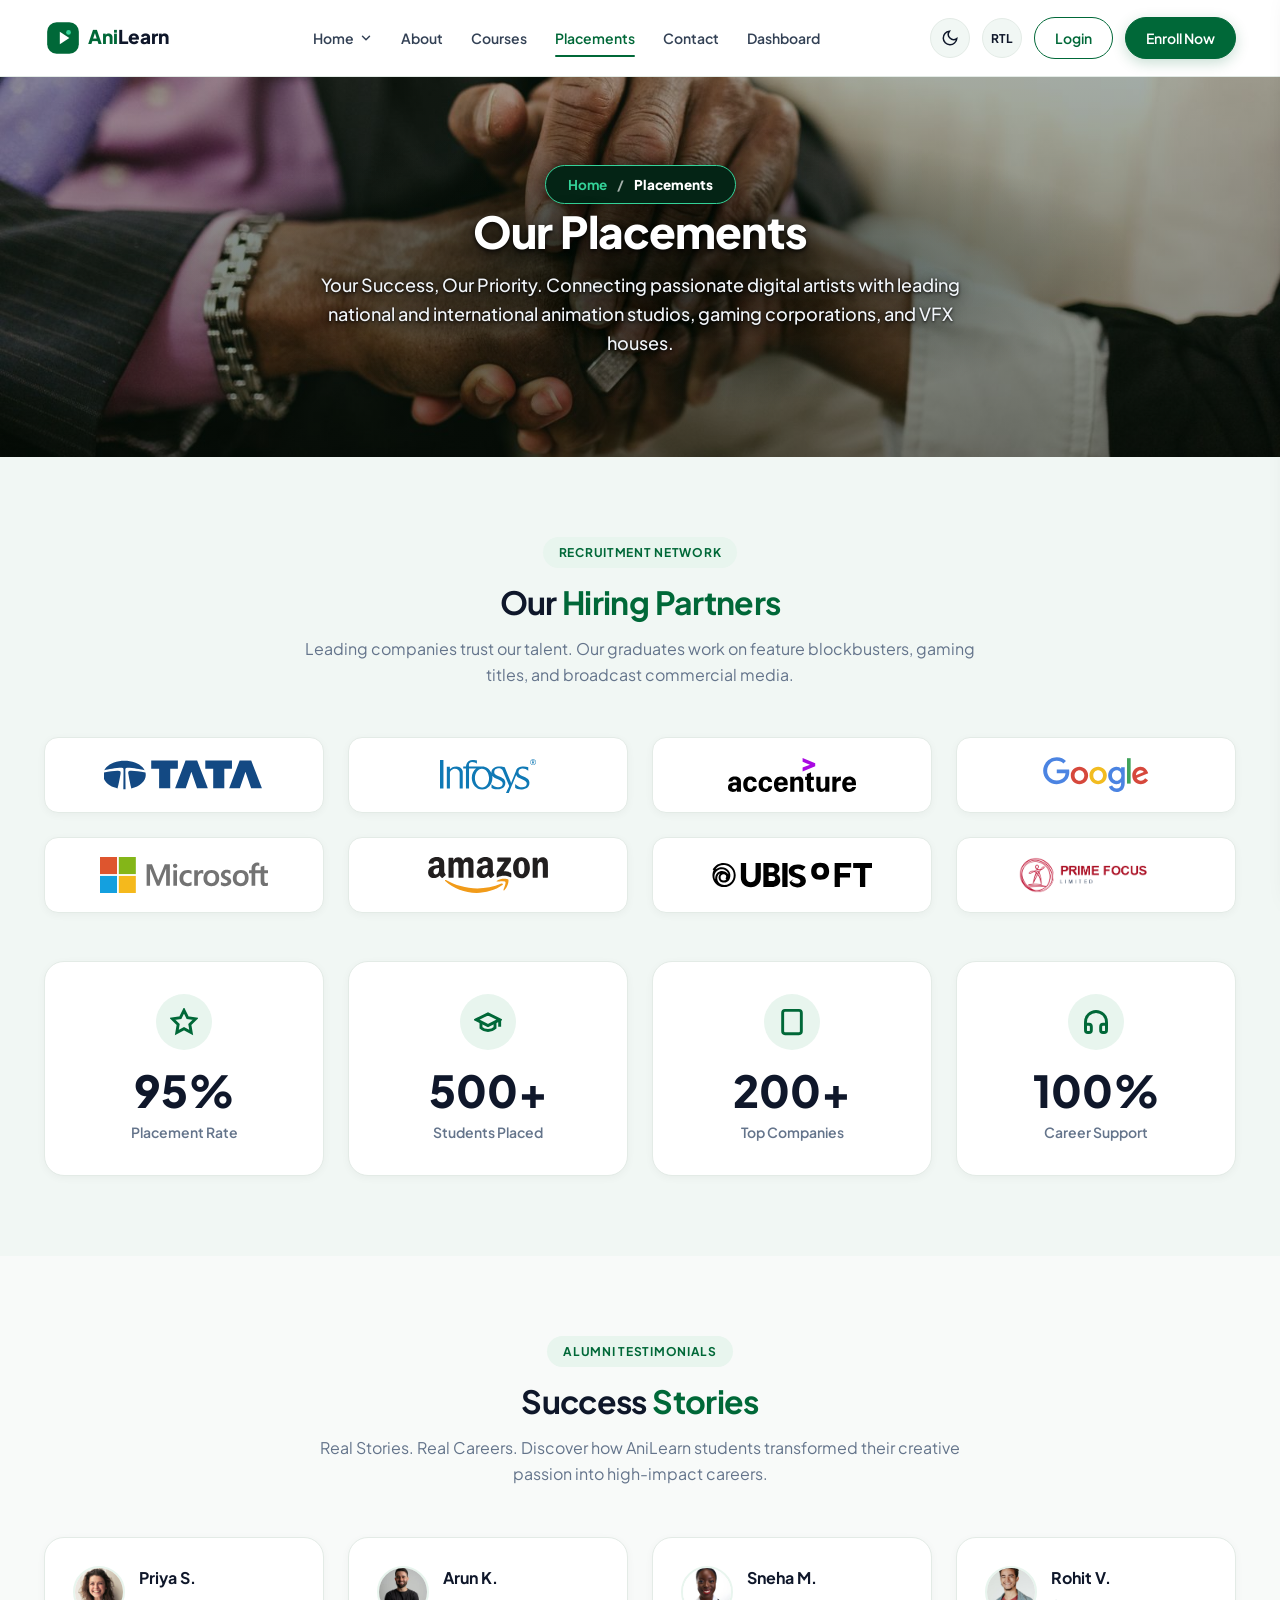
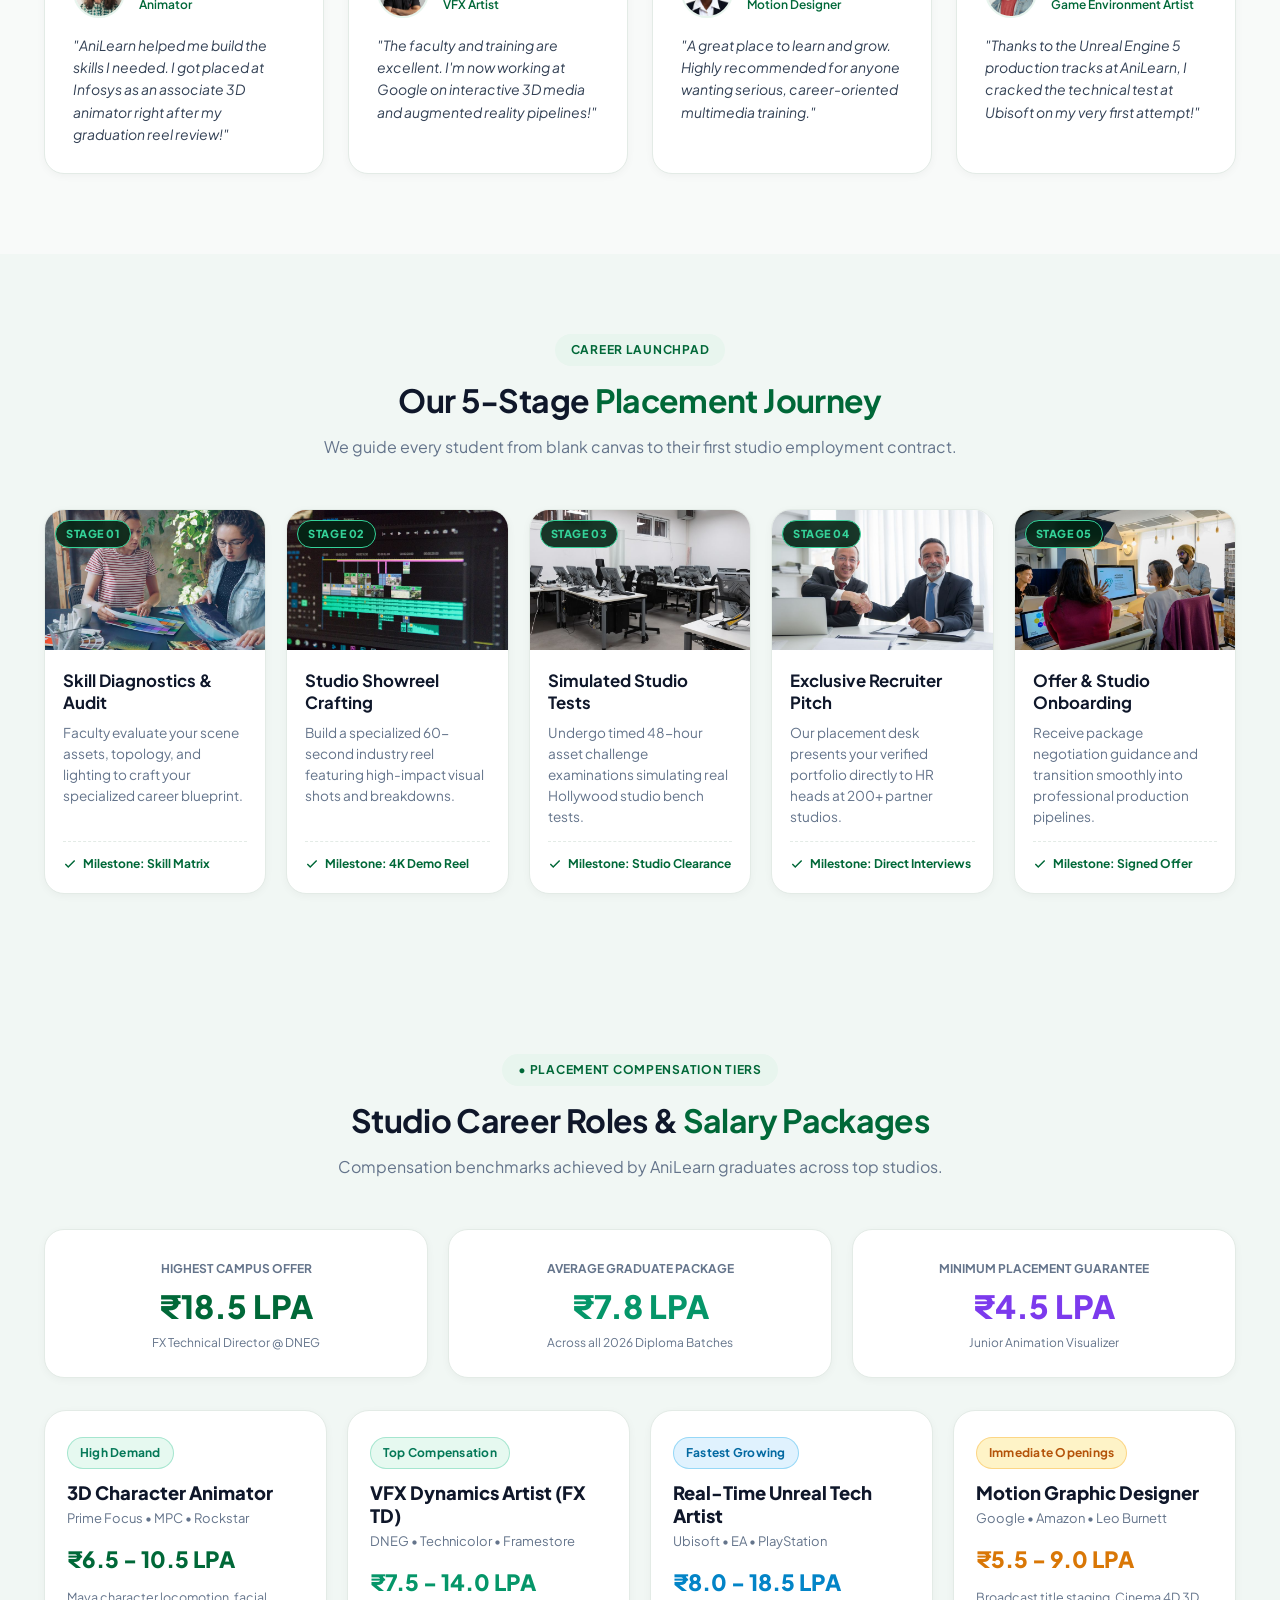
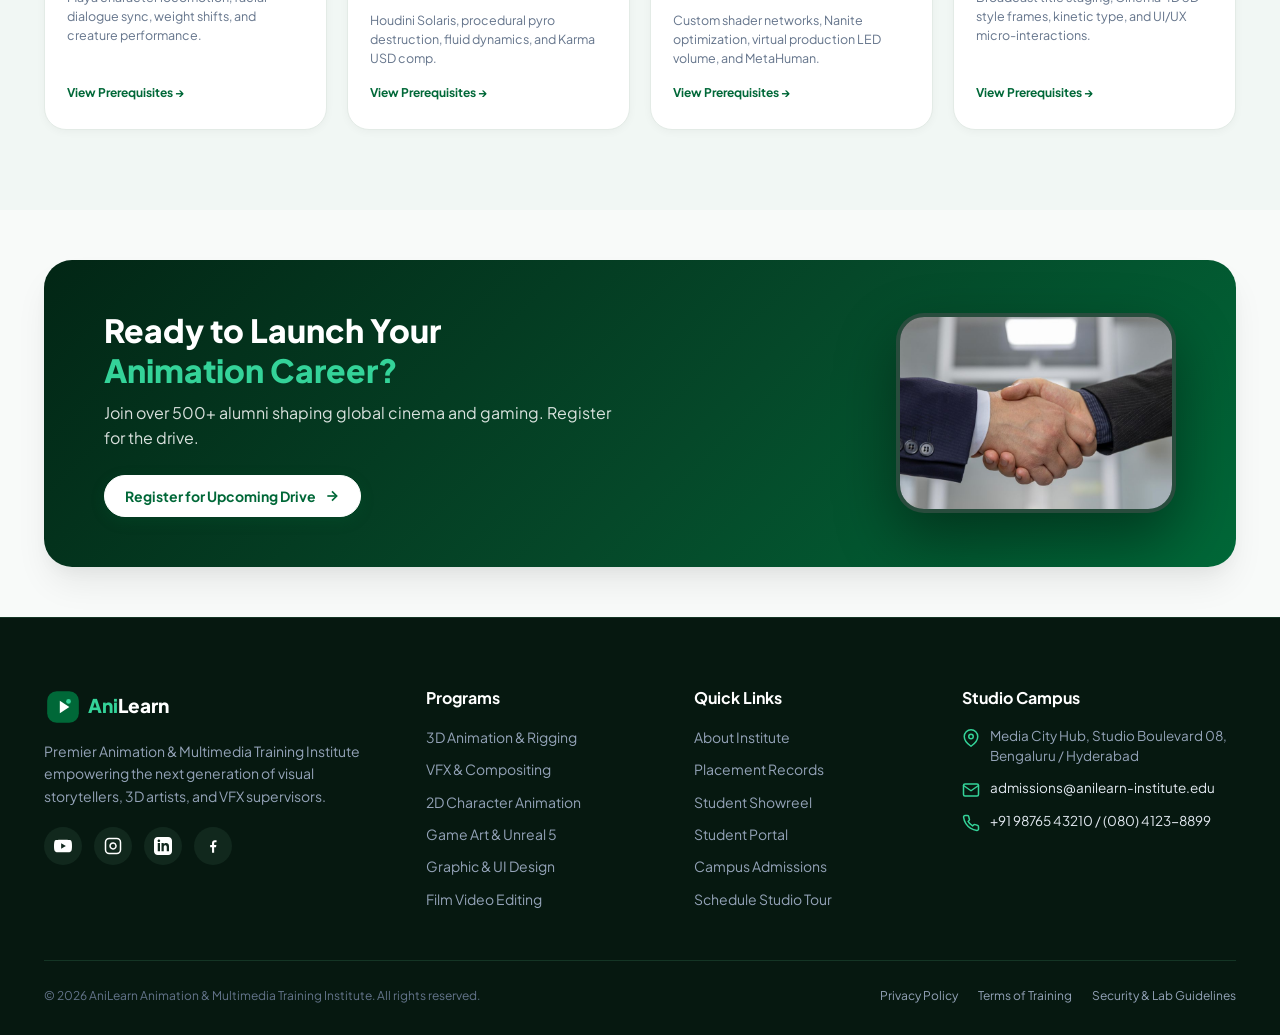
==== commit 69c18c57: "first commit" ====
--- a/placements.html
+++ b/placements.html
@@ -205,28 +205,28 @@
 
         <div class="partners-grid" style="grid-template-columns: repeat(4, 1fr); gap: 24px;">
           <div class="partner-logo-card">
-            <span class="partner-name">TATA</span>
-          </div>
-          <div class="partner-logo-card">
-            <span class="partner-name">Infosys</span>
-          </div>
-          <div class="partner-logo-card">
-            <span class="partner-name">Accenture</span>
-          </div>
-          <div class="partner-logo-card">
-            <span class="partner-name">Google</span>
-          </div>
-          <div class="partner-logo-card">
-            <span class="partner-name">Microsoft</span>
-          </div>
-          <div class="partner-logo-card">
-            <span class="partner-name">Amazon</span>
-          </div>
-          <div class="partner-logo-card">
-            <span class="partner-name">Ubisoft</span>
-          </div>
-          <div class="partner-logo-card">
-            <span class="partner-name">Prime Focus</span>
+            <img src="assets/images/logo-tata.svg" alt="TATA" width="120" height="34" loading="lazy">
+          </div>
+          <div class="partner-logo-card">
+            <img src="assets/images/logo-infosys.svg" alt="Infosys" width="120" height="34" loading="lazy">
+          </div>
+          <div class="partner-logo-card">
+            <img src="assets/images/logo-accenture.svg" alt="Accenture" width="120" height="34" loading="lazy">
+          </div>
+          <div class="partner-logo-card">
+            <img src="assets/images/logo-google.svg" alt="Google" width="120" height="34" loading="lazy">
+          </div>
+          <div class="partner-logo-card">
+            <img src="assets/images/logo-microsoft.svg" alt="Microsoft" width="120" height="34" loading="lazy">
+          </div>
+          <div class="partner-logo-card">
+            <img src="assets/images/logo-amazon.svg" alt="Amazon" width="120" height="34" loading="lazy">
+          </div>
+          <div class="partner-logo-card">
+            <img src="assets/images/logo-ubisoft.svg" alt="Ubisoft" width="120" height="34" loading="lazy">
+          </div>
+          <div class="partner-logo-card">
+            <img src="assets/images/logo-prime-focus.png" alt="Prime Focus" width="120" height="34" loading="lazy">
           </div>
         </div>
 
--- a/assets/css/style.css
+++ b/assets/css/style.css
@@ -1162,15 +1162,18 @@
 }
 
 .partner-logo-card img {
-  max-height: 34px;
+  max-height: 36px;
+  max-width: 82%;
   width: auto;
+  height: auto;
   object-fit: contain;
-  filter: grayscale(20%);
-  transition: filter var(--transition-fast);
+  filter: grayscale(15%);
+  transition: all var(--transition-fast);
 }
 
 .partner-logo-card:hover img {
   filter: grayscale(0%);
+  transform: scale(1.05);
 }
 
 /* 12. Testimonials Cards */
